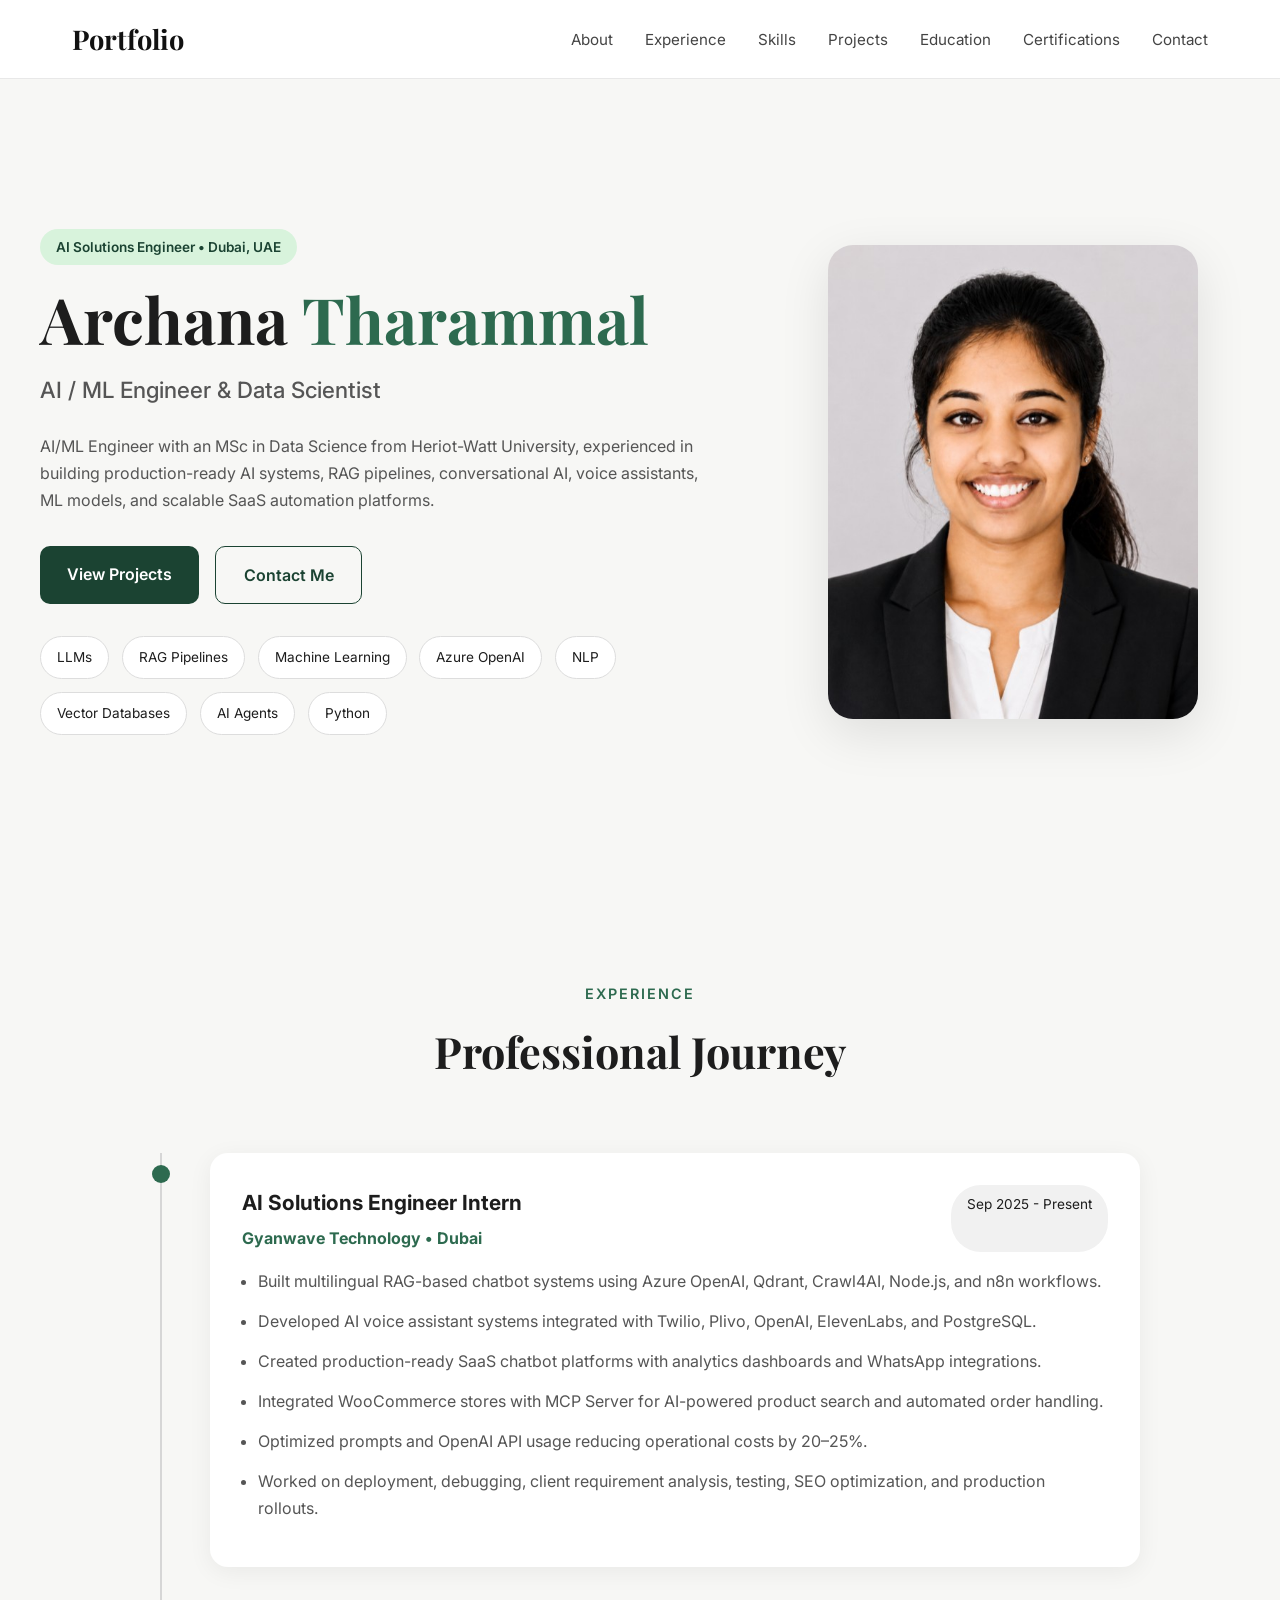
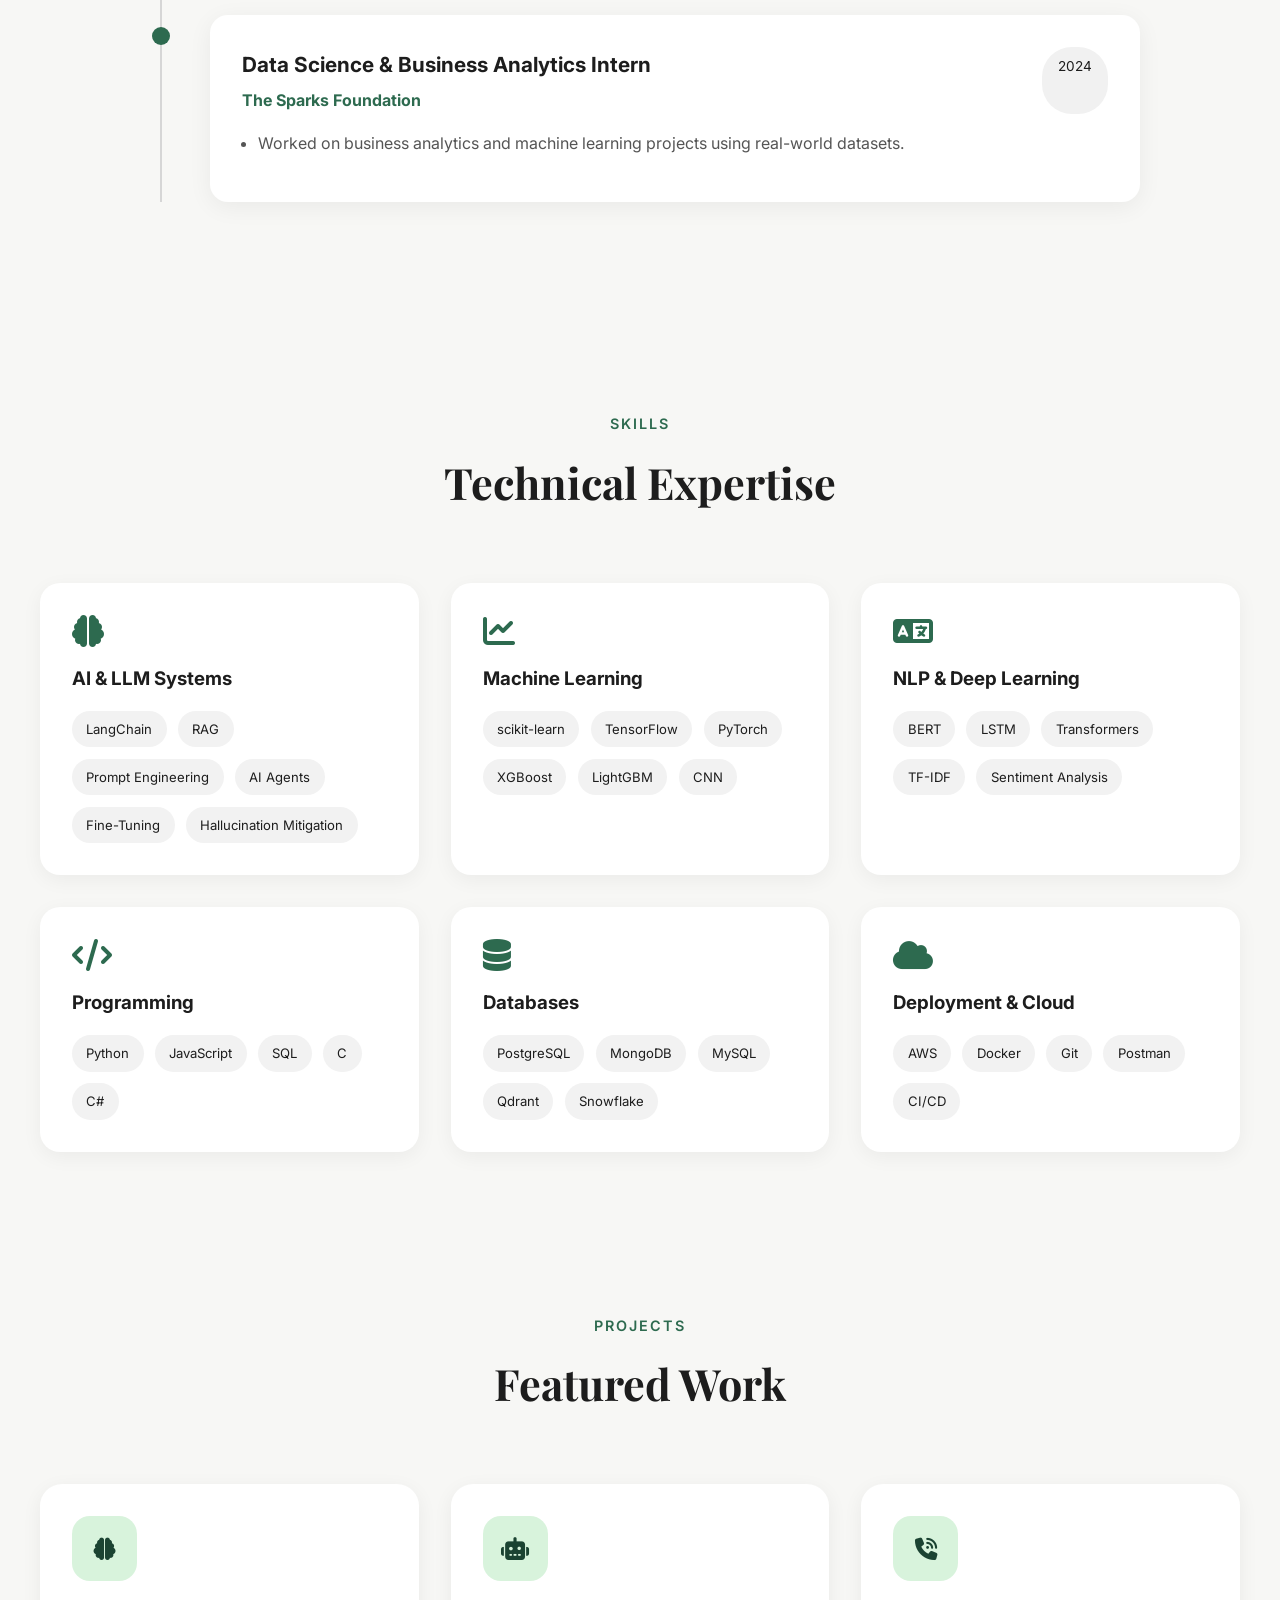
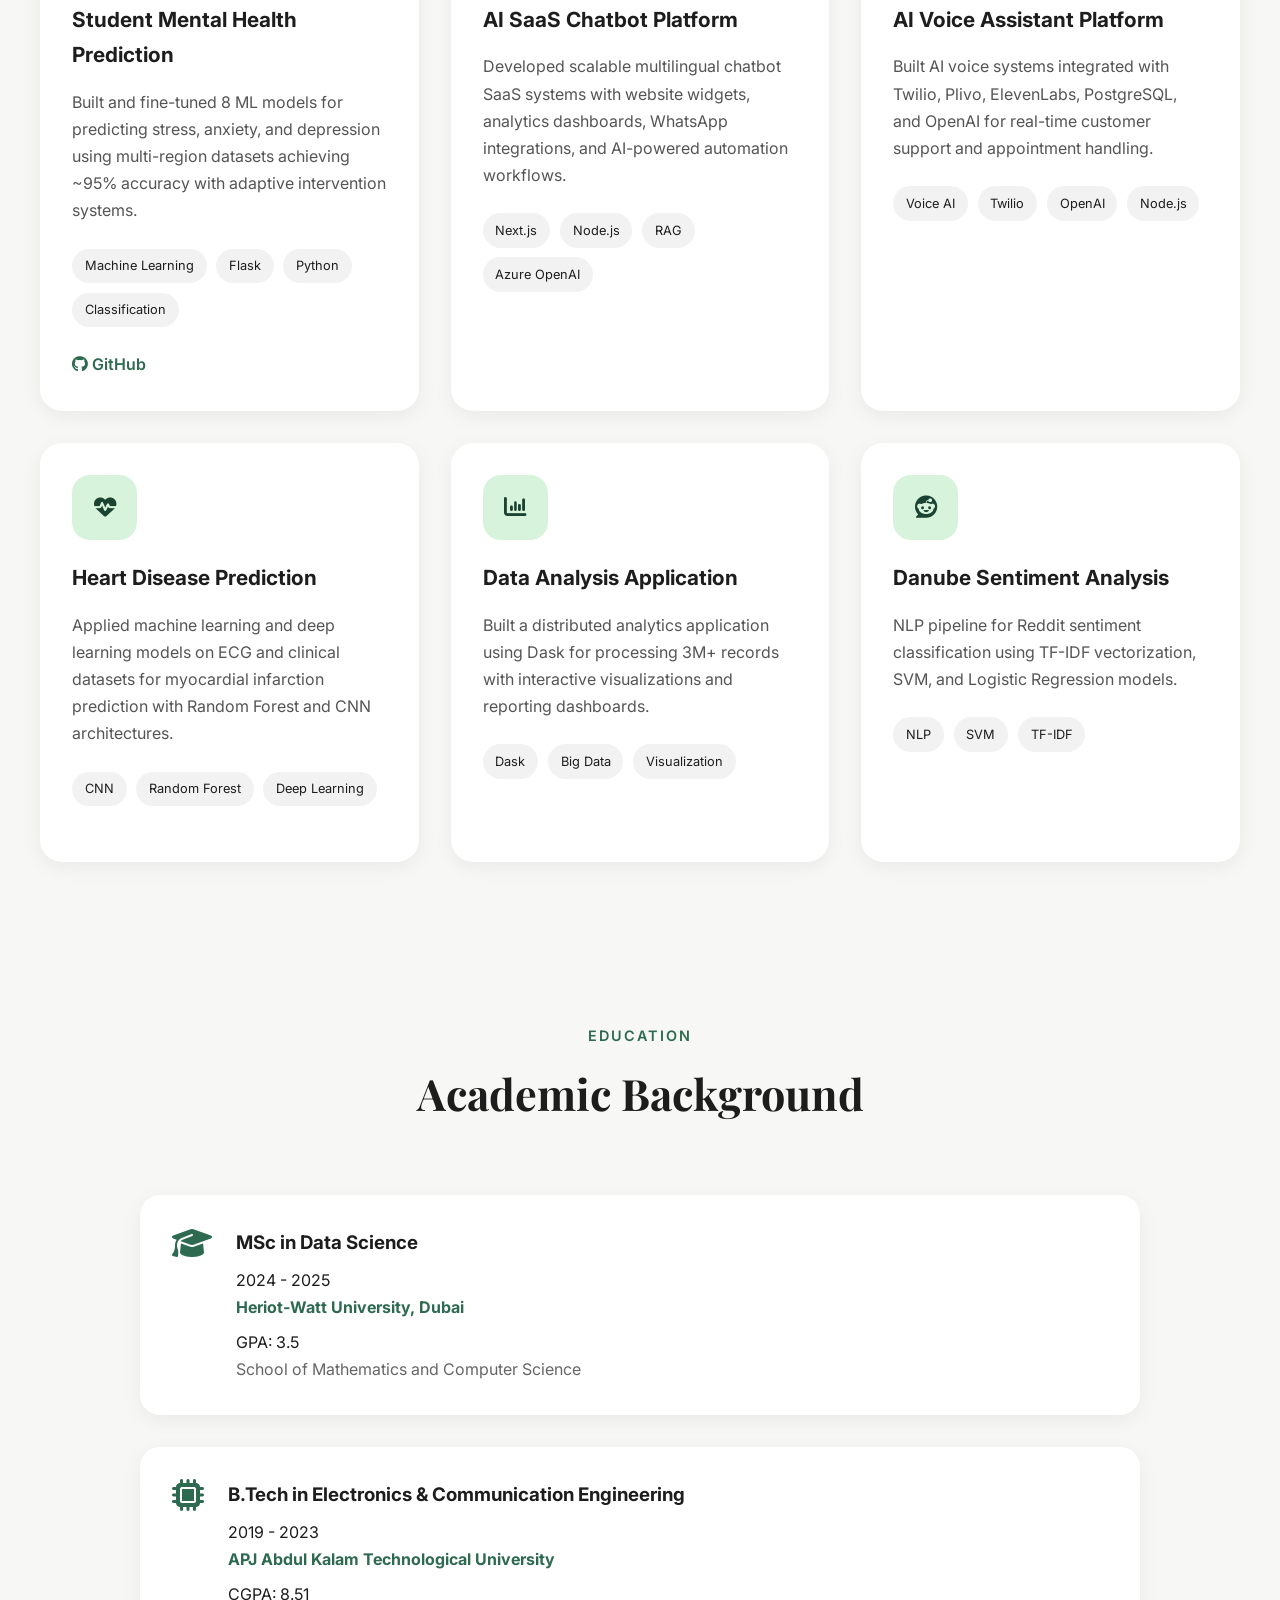
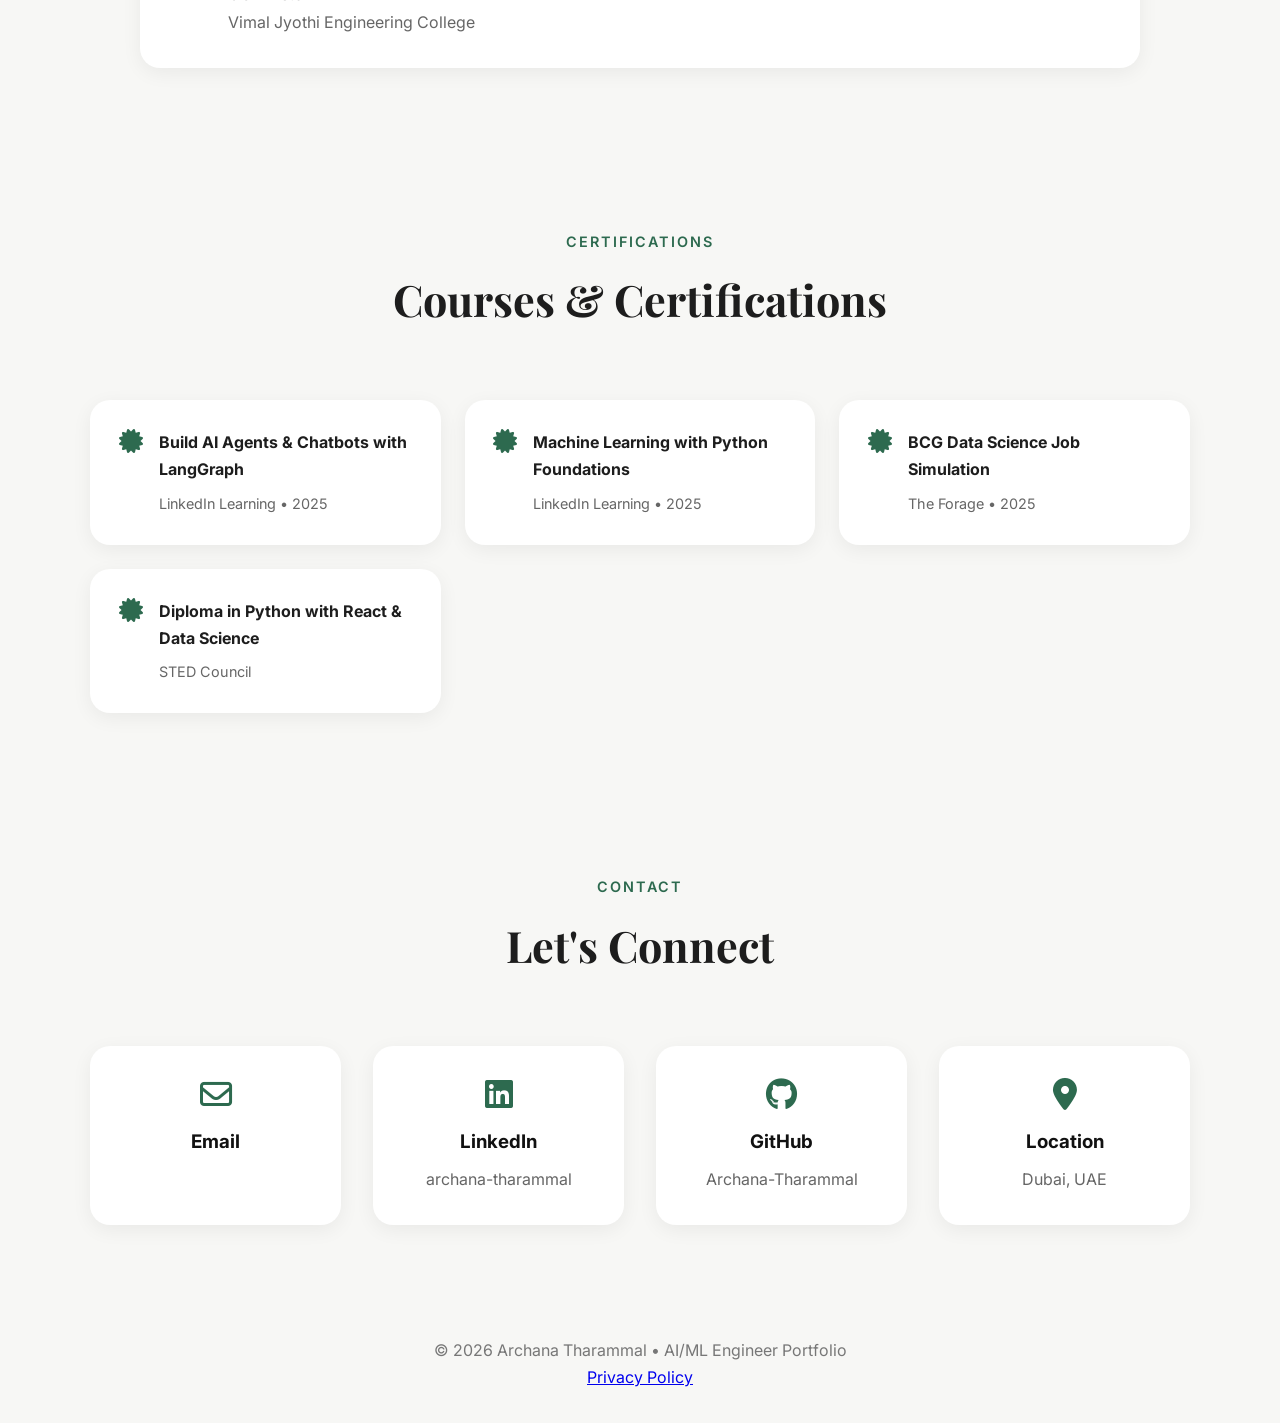
==== index.html @ 3680f96e "improved" ====
<!DOCTYPE html>
<html lang="en">
<head>
  <meta charset="UTF-8" />
  <meta name="viewport" content="width=device-width, initial-scale=1.0"/>
  <!-- Security -->
  <meta http-equiv="X-Content-Type-Options" content="nosniff">
  <meta name="referrer" content="strict-origin-when-cross-origin">

  <!-- SEO -->
  <meta name="description" content="Archana Tharammal - AI Solutions Engineer and Data Scientist Portfolio">
  <meta name="keywords" content="AI Engineer, Machine Learning, Data Science, NLP, RAG, Generative AI">
  <meta name="author" content="Archana Tharammal">

  <!-- Open Graph -->
  <meta property="og:title" content="Archana Tharammal Portfolio">
  <meta property="og:description" content="AI Solutions Engineer and Data Scientist Portfolio">
  <meta property="og:image" content="photo.jpeg">
  <meta property="og:type" content="website">
  <meta property="og:url" content="https://yourdomain.netlify.app">

  <!-- Favicon -->
  <link rel="icon" type="image/png" href="favicon.png">
  
  <title>Archana Tharammal | AI/ML Engineer</title>

  <link rel="preconnect" href="https://fonts.googleapis.com">
  <link rel="preconnect" href="https://fonts.gstatic.com" crossorigin>

  <link href="https://fonts.googleapis.com/css2?family=Playfair+Display:wght@500;600;700&family=Inter:wght@300;400;500;600;700&display=swap" rel="stylesheet">

  <link rel="stylesheet" href="https://cdnjs.cloudflare.com/ajax/libs/font-awesome/6.5.2/css/all.min.css"/>

  <link rel="stylesheet" href="style.css">
  <script src="script.js"></script>
</head>

<body>

  <!-- NAVBAR -->

  <nav class="navbar">
    <div class="nav-container">

      <a href="#" class="logo">
        Portfolio<span></span>
      </a>

      <ul class="nav-links" id="navLinks">
        <li><a href="#about">About</a></li>
        <li><a href="#experience">Experience</a></li>
        <li><a href="#skills">Skills</a></li>
        <li><a href="#projects">Projects</a></li>
        <li><a href="#education">Education</a></li>
        <li><a href="#certifications">Certifications</a></li>
        <li><a href="#contact">Contact</a></li>
      </ul>

      <div class="menu-btn" id="menuBtn">
        <i class="fa-solid fa-bars"></i>
      </div>

    </div>
  </nav>


  <!-- HERO -->

  <section class="hero" id="about">

    <div class="hero-content">

      <div class="hero-text">

        <div class="hero-tag">
          AI Solutions Engineer • Dubai, UAE
        </div>

        <h1>
          Archana <span>Tharammal</span>
        </h1>

        <h2>
          AI / ML Engineer & Data Scientist
        </h2>

        <p>
          AI/ML Engineer with an MSc in Data Science from Heriot-Watt University, experienced in building production-ready AI systems, RAG pipelines, conversational AI, voice assistants, ML models, and scalable SaaS automation platforms.
        </p>

        <div class="hero-buttons">
          <a href="#projects" class="btn primary-btn">
            View Projects
          </a>

          <a href="mailto:archanatharammal01@gmail.com" class="btn secondary-btn">
            Contact Me
          </a>
        </div>

        <div class="hero-chips">
          <span>LLMs</span>
          <span>RAG Pipelines</span>
          <span>Machine Learning</span>
          <span>Azure OpenAI</span>
          <span>NLP</span>
          <span>Vector Databases</span>
          <span>AI Agents</span>
          <span>Python</span>
        </div>

      </div>


      <div class="hero-image">

      

        <img src="photo.jpeg" alt="Archana Tharammal"  oncontextmenu="return false" draggable="false">

      </div>

    </div>

  </section>


  <!-- EXPERIENCE -->

  <section class="section" id="experience">

    <div class="section-header">
      <span>Experience</span>
      <h2>Professional Journey</h2>
    </div>

    <div class="timeline">

      <div class="timeline-item">

        <div class="timeline-dot"></div>

        <div class="timeline-content">

          <div class="timeline-top">
            <div>
              <h3>AI Solutions Engineer Intern</h3>
              <h4>Gyanwave Technology • Dubai</h4>
            </div>

            <span>Sep 2025 - Present</span>
          </div>

          <ul>
            <li>Built multilingual RAG-based chatbot systems using Azure OpenAI, Qdrant, Crawl4AI, Node.js, and n8n workflows.</li>

            <li>Developed AI voice assistant systems integrated with Twilio, Plivo, OpenAI, ElevenLabs, and PostgreSQL.</li>

            <li>Created production-ready SaaS chatbot platforms with analytics dashboards and WhatsApp integrations.</li>

            <li>Integrated WooCommerce stores with MCP Server for AI-powered product search and automated order handling.</li>

            <li>Optimized prompts and OpenAI API usage reducing operational costs by 20–25%.</li>

            <li>Worked on deployment, debugging, client requirement analysis, testing, SEO optimization, and production rollouts.</li>
          </ul>

        </div>

      </div>


      <div class="timeline-item">

        <div class="timeline-dot"></div>

        <div class="timeline-content">

          <div class="timeline-top">
            <div>
              <h3>Data Science & Business Analytics Intern</h3>
              <h4>The Sparks Foundation</h4>
            </div>

            <span>2024</span>
          </div>

          <ul>
            <li>Worked on business analytics and machine learning projects using real-world datasets.</li>
          </ul>

        </div>

      </div>

    </div>

  </section>



  <!-- SKILLS -->

  <section class="section" id="skills">

    <div class="section-header">
      <span>Skills</span>
      <h2>Technical Expertise</h2>
    </div>

    <div class="skills-grid">

      <div class="skill-card">
        <i class="fa-solid fa-brain"></i>
        <h3>AI & LLM Systems</h3>

        <div class="skill-tags">
          <span>LangChain</span>
          <span>RAG</span>
          <span>Prompt Engineering</span>
          <span>AI Agents</span>
          <span>Fine-Tuning</span>
          <span>Hallucination Mitigation</span>
        </div>
      </div>

      <div class="skill-card">
        <i class="fa-solid fa-chart-line"></i>
        <h3>Machine Learning</h3>

        <div class="skill-tags">
          <span>scikit-learn</span>
          <span>TensorFlow</span>
          <span>PyTorch</span>
          <span>XGBoost</span>
          <span>LightGBM</span>
          <span>CNN</span>
        </div>
      </div>

      <div class="skill-card">
        <i class="fa-solid fa-language"></i>
        <h3>NLP & Deep Learning</h3>

        <div class="skill-tags">
          <span>BERT</span>
          <span>LSTM</span>
          <span>Transformers</span>
          <span>TF-IDF</span>
          <span>Sentiment Analysis</span>
        </div>
      </div>

      <div class="skill-card">
        <i class="fa-solid fa-code"></i>
        <h3>Programming</h3>

        <div class="skill-tags">
          <span>Python</span>
          <span>JavaScript</span>
          <span>SQL</span>
          <span>C</span>
          <span>C#</span>
        </div>
      </div>

      <div class="skill-card">
        <i class="fa-solid fa-database"></i>
        <h3>Databases</h3>

        <div class="skill-tags">
          <span>PostgreSQL</span>
          <span>MongoDB</span>
          <span>MySQL</span>
          <span>Qdrant</span>
          <span>Snowflake</span>
        </div>
      </div>

      <div class="skill-card">
        <i class="fa-solid fa-cloud"></i>
        <h3>Deployment & Cloud</h3>

        <div class="skill-tags">
          <span>AWS</span>
          <span>Docker</span>
          <span>Git</span>
          <span>Postman</span>
          <span>CI/CD</span>
        </div>
      </div>

    </div>

  </section>



  <!-- PROJECTS -->

  <section class="section" id="projects">

    <div class="section-header">
      <span>Projects</span>
      <h2>Featured Work</h2>
    </div>

    <div class="projects-grid">


      <div class="project-card">

        <div class="project-icon">
          <i class="fa-solid fa-brain"></i>
        </div>

        <h3>Student Mental Health Prediction</h3>

        <p>
          Built and fine-tuned 8 ML models for predicting stress, anxiety, and depression using multi-region datasets achieving ~95% accuracy with adaptive intervention systems.
        </p>

        <div class="project-tags">
          <span>Machine Learning</span>
          <span>Flask</span>
          <span>Python</span>
          <span>Classification</span>
        </div>

        <div class="project-links">
          <a href="https://github.com/Archana-Tharammal/Machine-Learning-for-Student-Mental-Health-From-Patterns-to-Interventions" target="_blank">
            <i class="fa-brands fa-github"></i> GitHub
          </a>
        </div>

      </div>



      <div class="project-card">

        <div class="project-icon">
          <i class="fa-solid fa-robot"></i>
        </div>

        <h3>AI SaaS Chatbot Platform</h3>

        <p>
          Developed scalable multilingual chatbot SaaS systems with website widgets, analytics dashboards, WhatsApp integrations, and AI-powered automation workflows.
        </p>

        <div class="project-tags">
          <span>Next.js</span>
          <span>Node.js</span>
          <span>RAG</span>
          <span>Azure OpenAI</span>
        </div>

      </div>



      <div class="project-card">

        <div class="project-icon">
          <i class="fa-solid fa-phone-volume"></i>
        </div>

        <h3>AI Voice Assistant Platform</h3>

        <p>
          Built AI voice systems integrated with Twilio, Plivo, ElevenLabs, PostgreSQL, and OpenAI for real-time customer support and appointment handling.
        </p>

        <div class="project-tags">
          <span>Voice AI</span>
          <span>Twilio</span>
          <span>OpenAI</span>
          <span>Node.js</span>
        </div>

      </div>



      <div class="project-card">

        <div class="project-icon">
          <i class="fa-solid fa-heart-pulse"></i>
        </div>

        <h3>Heart Disease Prediction</h3>

        <p>
          Applied machine learning and deep learning models on ECG and clinical datasets for myocardial infarction prediction with Random Forest and CNN architectures.
        </p>

        <div class="project-tags">
          <span>CNN</span>
          <span>Random Forest</span>
          <span>Deep Learning</span>
        </div>

      </div>



      <div class="project-card">

        <div class="project-icon">
          <i class="fa-solid fa-chart-column"></i>
        </div>

        <h3>Data Analysis Application</h3>

        <p>
          Built a distributed analytics application using Dask for processing 3M+ records with interactive visualizations and reporting dashboards.
        </p>

        <div class="project-tags">
          <span>Dask</span>
          <span>Big Data</span>
          <span>Visualization</span>
        </div>

      </div>



      <div class="project-card">

        <div class="project-icon">
          <i class="fa-brands fa-reddit"></i>
        </div>

        <h3>Danube Sentiment Analysis</h3>

        <p>
          NLP pipeline for Reddit sentiment classification using TF-IDF vectorization, SVM, and Logistic Regression models.
        </p>

        <div class="project-tags">
          <span>NLP</span>
          <span>SVM</span>
          <span>TF-IDF</span>
        </div>

      </div>

    </div>

  </section>



  <!-- EDUCATION -->

 <section class="section" id="education">

  <div class="section-header">
    <span>Education</span>
    <h2>Academic Background</h2>
  </div>

  <div class="education-grid">

    <!-- MSc -->
    <div class="education-card">

      <i class="fa-solid fa-graduation-cap"></i>

      <div class="education-content">

        <div class="edu-row">
          <h3>MSc in Data Science</h3>
          <span class="edu-year">2024 - 2025</span>
        </div>

        <div class="edu-row">
          <h4>Heriot-Watt University, Dubai</h4>
          <span class="edu-gpa">GPA: 3.5</span>
        </div>

        <p class="edu-note">
          School of Mathematics and Computer Science
        </p>

      </div>

    </div>

    <!-- BTech -->
    <div class="education-card">

      <i class="fa-solid fa-microchip"></i>

      <div class="education-content">

        <div class="edu-row">
          <h3>B.Tech in Electronics & Communication Engineering</h3>
          <span class="edu-year">2019 - 2023</span>
        </div>

        <div class="edu-row">
          <h4>APJ Abdul Kalam Technological University</h4>
          <span class="edu-gpa">CGPA: 8.51</span>
        </div>

        <p class="edu-note">
          Vimal Jyothi Engineering College
        </p>

      </div>

    </div>

  </div>

</section>


  <!-- CERTIFICATIONS -->

  <section class="section" id="certifications">

    <div class="section-header">
      <span>Certifications</span>
      <h2>Courses & Certifications</h2>
    </div>

    <div class="cert-grid">

      <div class="cert-card">
        <i class="fa-solid fa-certificate"></i>
        <div>
          <h3>Build AI Agents & Chatbots with LangGraph</h3>
          <p>LinkedIn Learning • 2025</p>
        </div>
      </div>

      <div class="cert-card">
        <i class="fa-solid fa-certificate"></i>
        <div>
          <h3>Machine Learning with Python Foundations</h3>
          <p>LinkedIn Learning • 2025</p>
        </div>
      </div>

      <div class="cert-card">
        <i class="fa-solid fa-certificate"></i>
        <div>
          <h3>BCG Data Science Job Simulation</h3>
          <p>The Forage • 2025</p>
        </div>
      </div>

      <div class="cert-card">
        <i class="fa-solid fa-certificate"></i>
        <div>
          <h3>Diploma in Python with React & Data Science</h3>
          <p>STED Council</p>
        </div>
      </div>

    </div>

  </section>



  <!-- CONTACT -->

  <section class="section" id="contact">

    <div class="section-header">
      <span>Contact</span>
      <h2>Let's Connect</h2>
    </div>

    <div class="contact-grid">

      <a href="mailto:archanatharammal01@gmail.com" class="contact-card">

        <i class="fa-regular fa-envelope"></i>

        <h3>Email</h3>

        <p>
          
        </p>

      </a>


      <a href="https://www.linkedin.com/in/archana-tharammal" target="_blank" class="contact-card">

        <i class="fa-brands fa-linkedin"></i>

        <h3>LinkedIn</h3>

        <p>
          archana-tharammal
        </p>

      </a>


      <a href="https://github.com/Archana-Tharammal" target="_blank" class="contact-card">

        <i class="fa-brands fa-github"></i>

        <h3>GitHub</h3>

        <p>
          Archana-Tharammal
        </p>

      </a>


      <div class="contact-card">

        <i class="fa-solid fa-location-dot"></i>

        <h3>Location</h3>

        <p>
          Dubai, UAE
        </p>

      </div>

    </div>

  </section>



  <!-- FOOTER -->

  <footer>
    <p>
      © 2026 Archana Tharammal • AI/ML Engineer Portfolio
    </p>
     <a href="privacy.html">
    Privacy Policy
  </a>
  </footer>




</body>
</html>
---- style.css ----
*{
  margin:0;
  padding:0;
  box-sizing:border-box;
}

html{
  scroll-behavior:smooth;
}

body{
  font-family:'Inter',sans-serif;
  background:#f7f7f5;
  color:#1d1d1d;
  line-height:1.7;
}


/* NAVBAR */

.navbar{
  width:100%;
  background:#ffffff;
  position:fixed;
  top:0;
  left:0;
  z-index:1000;
  border-bottom:1px solid #e8e8e8;
}

.nav-container{
  max-width:1200px;
  margin:auto;
  padding:1rem 2rem;
  display:flex;
  justify-content:space-between;
  align-items:center;
}

.logo{
  text-decoration:none;
  font-size:1.7rem;
  font-family:'Playfair Display',serif;
  color:#111;
  font-weight:700;
}

.logo span{
  color:#2d6a4f;
}

.nav-links{
  display:flex;
  gap:2rem;
  list-style:none;
}

.nav-links a{
  text-decoration:none;
  color:#444;
  font-size:0.95rem;
  transition:0.3s;
}

.nav-links a:hover{
  color:#2d6a4f;
}

.menu-btn{
  display:none;
  font-size:1.4rem;
  cursor:pointer;
}


/* HERO */

.hero{
  min-height:100vh;
  display:flex;
  align-items:center;
  padding:8rem 2rem 4rem;
}

.hero-content{
  max-width:1200px;
  margin:auto;
  display:grid;
  grid-template-columns:1.2fr 0.8fr;
  gap:4rem;
  align-items:center;
}

.hero-tag{
  display:inline-block;
  background:#d8f3dc;
  color:#1b4332;
  padding:0.4rem 1rem;
  border-radius:30px;
  font-size:0.85rem;
  margin-bottom:1.2rem;
  font-weight:600;
}

.hero-text h1{
  font-size:4rem;
  line-height:1.1;
  font-family:'Playfair Display',serif;
  margin-bottom:1rem;
}

.hero-text h1 span{
  color:#2d6a4f;
}

.hero-text h2{
  font-size:1.4rem;
  font-weight:500;
  color:#555;
  margin-bottom:1.5rem;
}

.hero-text p{
  color:#555;
  margin-bottom:2rem;
  max-width:700px;
}

.hero-buttons{
  display:flex;
  gap:1rem;
  flex-wrap:wrap;
  margin-bottom:2rem;
}

.btn{
  padding:0.9rem 1.7rem;
  border-radius:10px;
  text-decoration:none;
  font-weight:600;
  transition:0.3s;
}

.primary-btn{
  background:#1b4332;
  color:white;
}

.primary-btn:hover{
  background:#2d6a4f;
}

.secondary-btn{
  border:1px solid #1b4332;
  color:#1b4332;
}

.secondary-btn:hover{
  background:#1b4332;
  color:white;
}

.hero-chips{
  display:flex;
  flex-wrap:wrap;
  gap:0.8rem;
}

.hero-chips span{
  background:white;
  padding:0.55rem 1rem;
  border-radius:30px;
  border:1px solid #ddd;
  font-size:0.85rem;
}

.hero-image{
  display:flex;
  justify-content:center;
}

.hero-image img{
  width:100%;
  max-width:370px;
  border-radius:25px;
  object-fit:cover;
  box-shadow:0 15px 50px rgba(0,0,0,0.1);
}


/* SECTION */

.section{
  padding:5rem 2rem;
}

.section-header{
  text-align:center;
  margin-bottom:4rem;
}

.section-header span{
  color:#2d6a4f;
  font-size:0.9rem;
  text-transform:uppercase;
  letter-spacing:2px;
  font-weight:600;
}

.section-header h2{
  font-size:2.7rem;
  margin-top:0.5rem;
  font-family:'Playfair Display',serif;
}


/* TIMELINE */

.timeline{
  max-width:1000px;
  margin:auto;
  position:relative;
}

.timeline::before{
  content:'';
  position:absolute;
  left:20px;
  top:0;
  width:2px;
  height:100%;
  background:#d6d6d6;
}

.timeline-item{
  position:relative;
  padding-left:70px;
  margin-bottom:3rem;
}

.timeline-dot{
  width:18px;
  height:18px;
  background:#2d6a4f;
  border-radius:50%;
  position:absolute;
  left:12px;
  top:12px;
}

.timeline-content{
  background:white;
  padding:2rem;
  border-radius:18px;
  box-shadow:0 5px 25px rgba(0,0,0,0.06);
}

.timeline-top{
  display:flex;
  justify-content:space-between;
  gap:1rem;
  flex-wrap:wrap;
  margin-bottom:1rem;
}

.timeline-top h3{
  font-size:1.3rem;
}

.timeline-top h4{
  color:#2d6a4f;
  margin-top:0.3rem;
}

.timeline-top span{
  background:#f1f1f1;
  padding:0.5rem 1rem;
  border-radius:30px;
  font-size:0.85rem;
}

.timeline-content ul{
  padding-left:1rem;
}

.timeline-content li{
  margin-bottom:0.8rem;
  color:#555;
}


/* SKILLS */

.skills-grid{
  max-width:1200px;
  margin:auto;
  display:grid;
  grid-template-columns:repeat(auto-fit,minmax(280px,1fr));
  gap:2rem;
}

.skill-card{
  background:white;
  padding:2rem;
  border-radius:20px;
  box-shadow:0 5px 20px rgba(0,0,0,0.05);
  transition:0.3s;
}

.skill-card:hover{
  transform:translateY(-8px);
}

.skill-card i{
  font-size:2rem;
  color:#2d6a4f;
  margin-bottom:1rem;
}

.skill-card h3{
  margin-bottom:1rem;
}

.skill-tags{
  display:flex;
  flex-wrap:wrap;
  gap:0.7rem;
}

.skill-tags span{
  background:#f2f2f2;
  padding:0.45rem 0.9rem;
  border-radius:30px;
  font-size:0.82rem;
}


/* PROJECTS */

.projects-grid{
  max-width:1200px;
  margin:auto;
  display:grid;
  grid-template-columns:repeat(auto-fit,minmax(320px,1fr));
  gap:2rem;
}

.project-card{
  background:white;
  padding:2rem;
  border-radius:22px;
  box-shadow:0 5px 20px rgba(0,0,0,0.06);
  transition:0.3s;
}

.project-card:hover{
  transform:translateY(-8px);
}

.project-icon{
  width:65px;
  height:65px;
  border-radius:18px;
  background:#d8f3dc;
  color:#1b4332;
  display:flex;
  justify-content:center;
  align-items:center;
  font-size:1.4rem;
  margin-bottom:1.3rem;
}

.project-card h3{
  margin-bottom:1rem;
  font-size:1.3rem;
}

.project-card p{
  color:#555;
  margin-bottom:1.5rem;
}

.project-tags{
  display:flex;
  flex-wrap:wrap;
  gap:0.6rem;
  margin-bottom:1.5rem;
}

.project-tags span{
  background:#f2f2f2;
  padding:0.4rem 0.8rem;
  border-radius:30px;
  font-size:0.8rem;
}

.project-links a{
  text-decoration:none;
  color:#2d6a4f;
  font-weight:600;
}
.edu-header{
  display:flex;
  justify-content:space-between;
  align-items:center;
  gap:1rem;
}

.edu-header h3{
  margin:0;
}

.edu-header span{
  font-size:0.9rem;
  color:#666;
  white-space:nowrap;
}

/* EDUCATION */

.education-grid{
  max-width:1000px;
  margin:auto;
  display:grid;
  gap:2rem;
}

.education-card{
  background:white;
  padding:2rem;
  border-radius:20px;
  box-shadow:0 5px 20px rgba(0,0,0,0.06);
  display:flex;
  gap:1.5rem;
}

.education-card i{
  font-size:2rem;
  color:#2d6a4f;
}

.education-card h3{
  margin-bottom:0.5rem;
}

.education-card h4{
  color:#2d6a4f;
  margin-bottom:0.5rem;
}

.education-card p{
  color:#666;
}


/* CERTIFICATIONS */

.cert-grid{
  max-width:1100px;
  margin:auto;
  display:grid;
  grid-template-columns:repeat(auto-fit,minmax(300px,1fr));
  gap:1.5rem;
}

.cert-card{
  background:white;
  padding:1.8rem;
  border-radius:20px;
  box-shadow:0 5px 20px rgba(0,0,0,0.06);
  display:flex;
  gap:1rem;
  align-items:flex-start;
}

.cert-card i{
  font-size:1.5rem;
  color:#2d6a4f;
}

.cert-card h3{
  font-size:1rem;
  margin-bottom:0.5rem;
}

.cert-card p{
  color:#666;
  font-size:0.9rem;
}


/* CONTACT */

.contact-grid{
  max-width:1100px;
  margin:auto;
  display:grid;
  grid-template-columns:repeat(auto-fit,minmax(250px,1fr));
  gap:2rem;
}

.contact-card{
  background:white;
  padding:2rem;
  border-radius:20px;
  box-shadow:0 5px 20px rgba(0,0,0,0.06);
  text-align:center;
  text-decoration:none;
  color:#111;
  transition:0.3s;
}

.contact-card:hover{
  transform:translateY(-8px);
}

.contact-card i{
  font-size:2rem;
  color:#2d6a4f;
  margin-bottom:1rem;
}

.contact-card h3{
  margin-bottom:0.5rem;
}

.contact-card p{
  color:#666;
}


/* FOOTER */

footer{
  padding:2rem;
  text-align:center;
  color:#777;
}
.footer{
  margin-top:4rem;
  padding:2rem 1rem;
  text-align:center;
  font-size:0.85rem;
  color:#777;
}

.footer a{
  color:#1B4332;
  text-decoration:none;
}

/* RESPONSIVE */

@media(max-width:950px){

  .hero-content{
    grid-template-columns:1fr;
    text-align:center;
  }

  .hero-text{
    order:2;
  }

  .hero-image{
    order:1;
  }

  .hero-buttons{
    justify-content:center;
  }

  .hero-chips{
    justify-content:center;
  }

}


@media(max-width:768px){

  .menu-btn{
    display:block;
  }

  .nav-links{
    position:absolute;
    top:100%;
    left:0;
    width:100%;
    background:white;
    flex-direction:column;
    align-items:center;
    padding:2rem;
    gap:1.5rem;
    display:none;
  }

  .nav-links.active{
    display:flex;
  }

  .hero-text h1{
    font-size:3rem;
  }

  .section-header h2{
    font-size:2.2rem;
  }

}


@media(max-width:500px){

  .hero{
    padding-top:7rem;
  }

  .hero-text h1{
    font-size:2.4rem;
  }

  .hero-text h2{
    font-size:1.1rem;
  }

  .section{
    padding:4rem 1rem;
  }

  .nav-container{
    padding:1rem;
  }

  .timeline-item{
    padding-left:50px;
  }

}
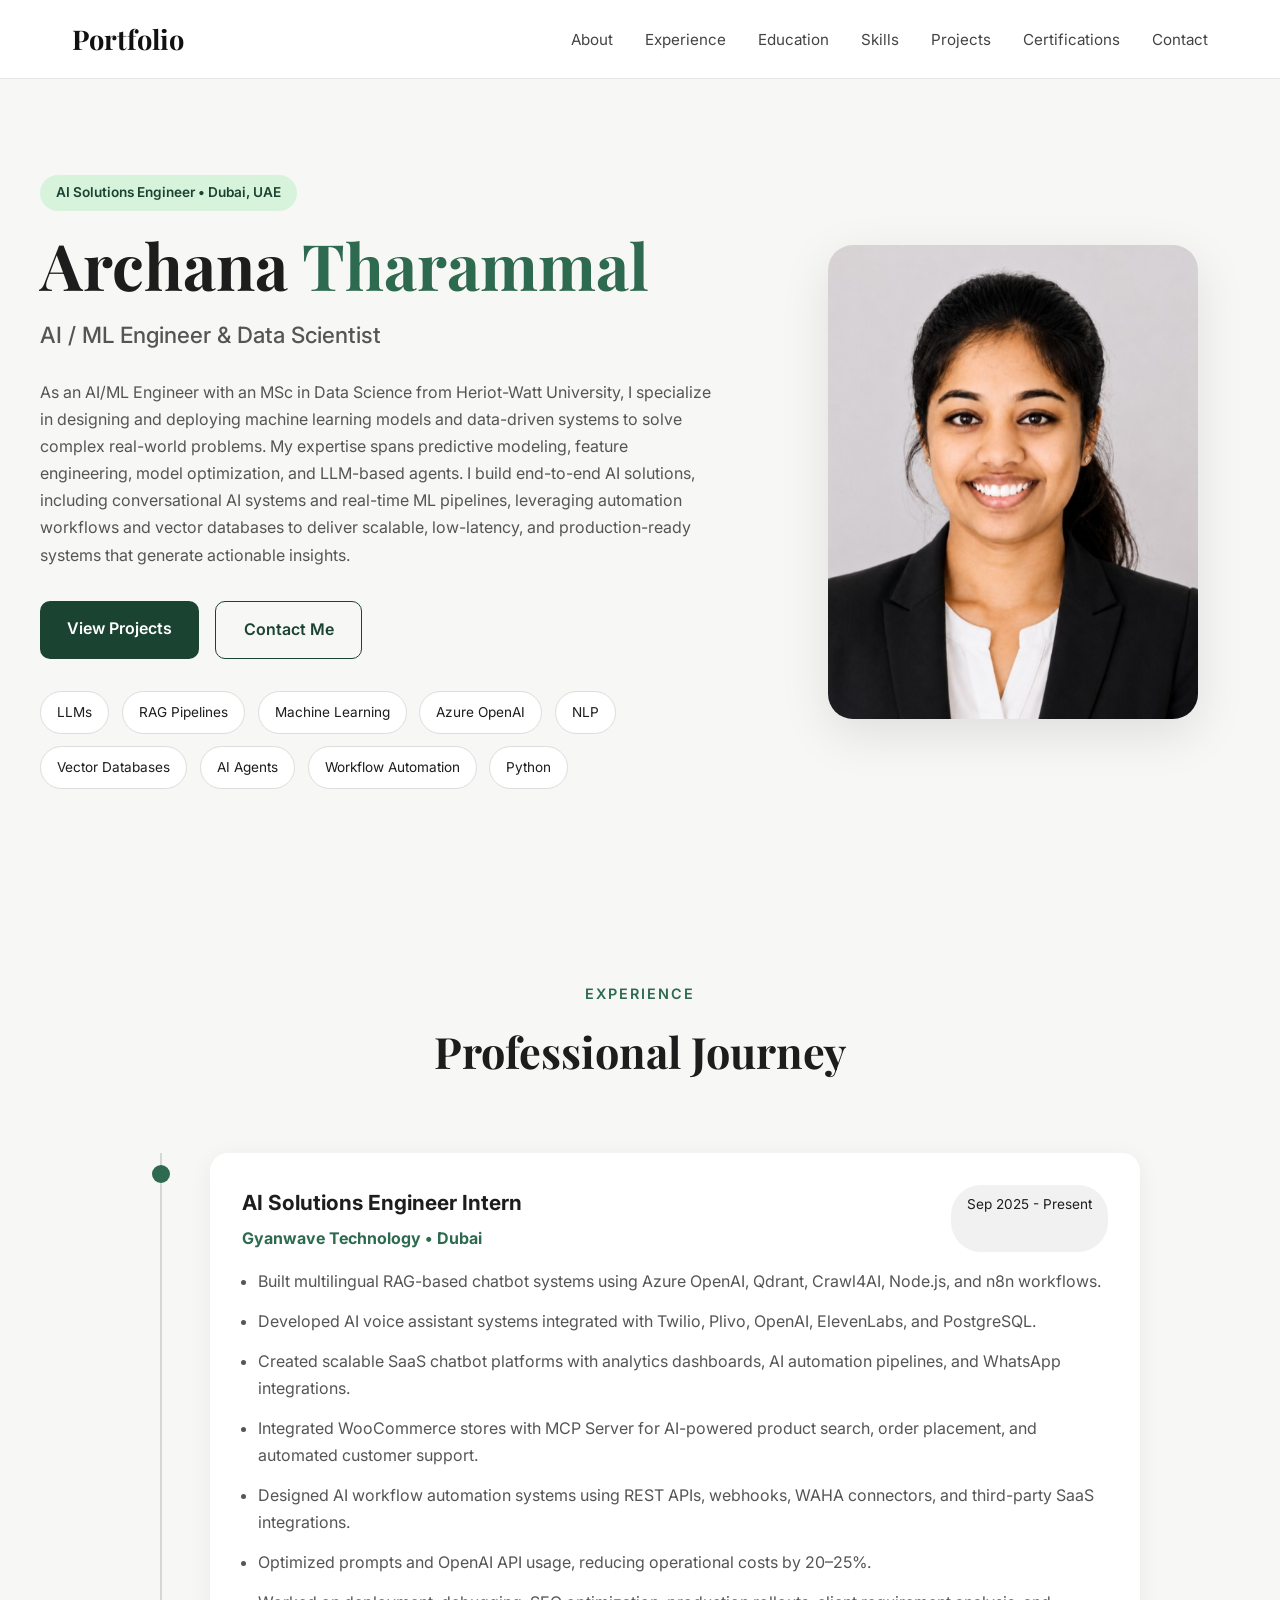
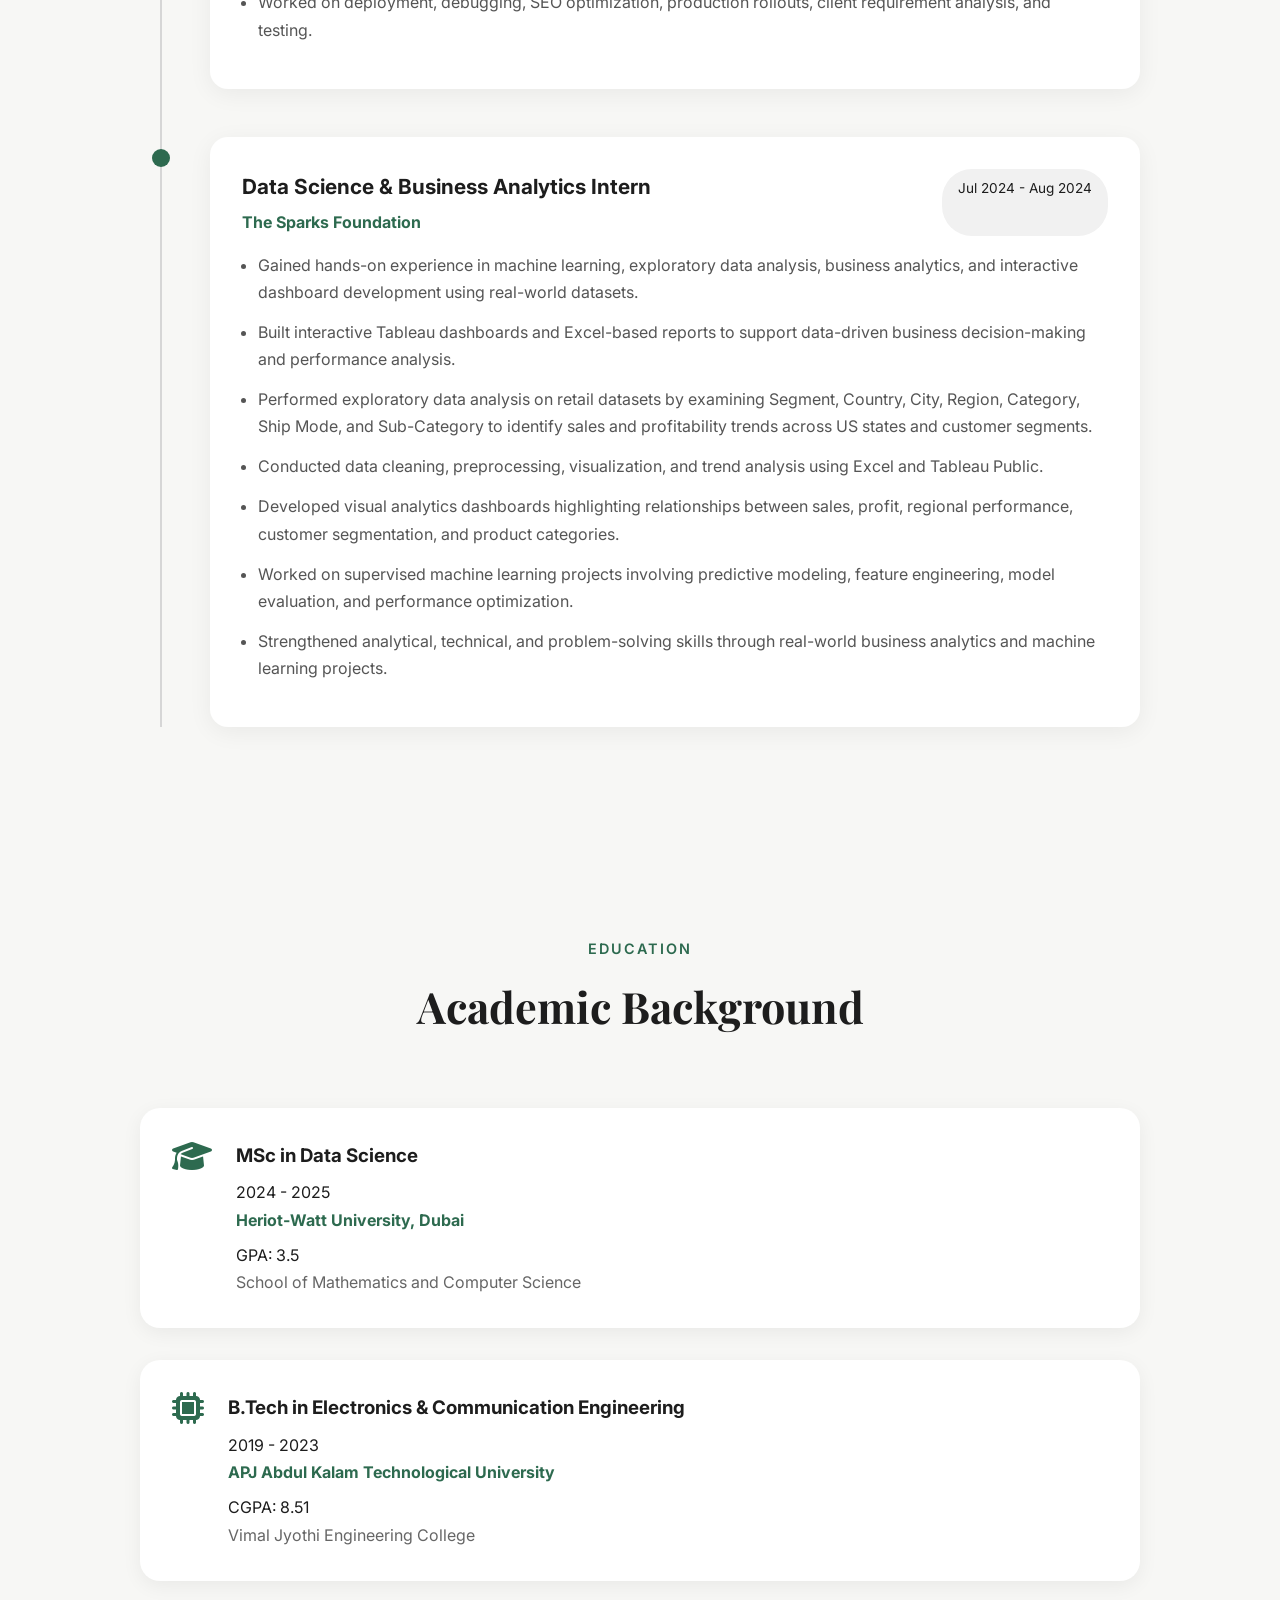
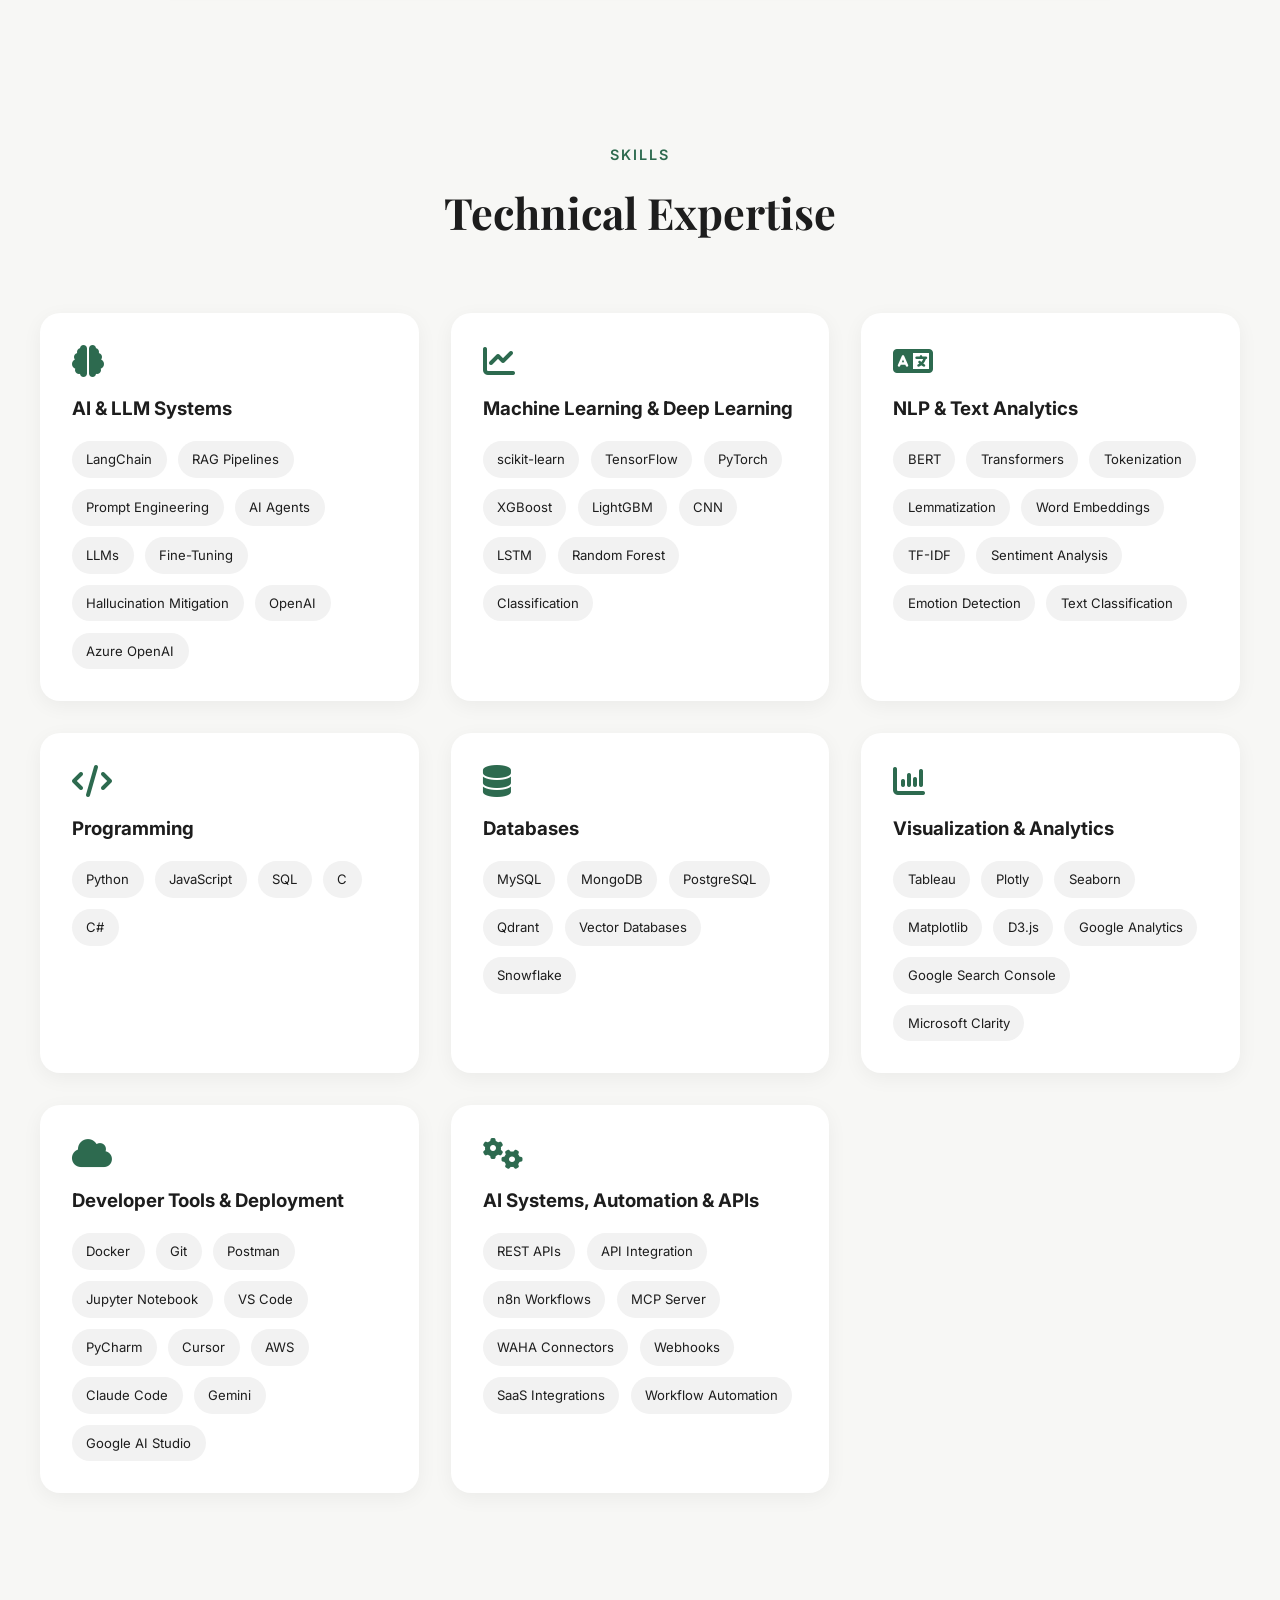
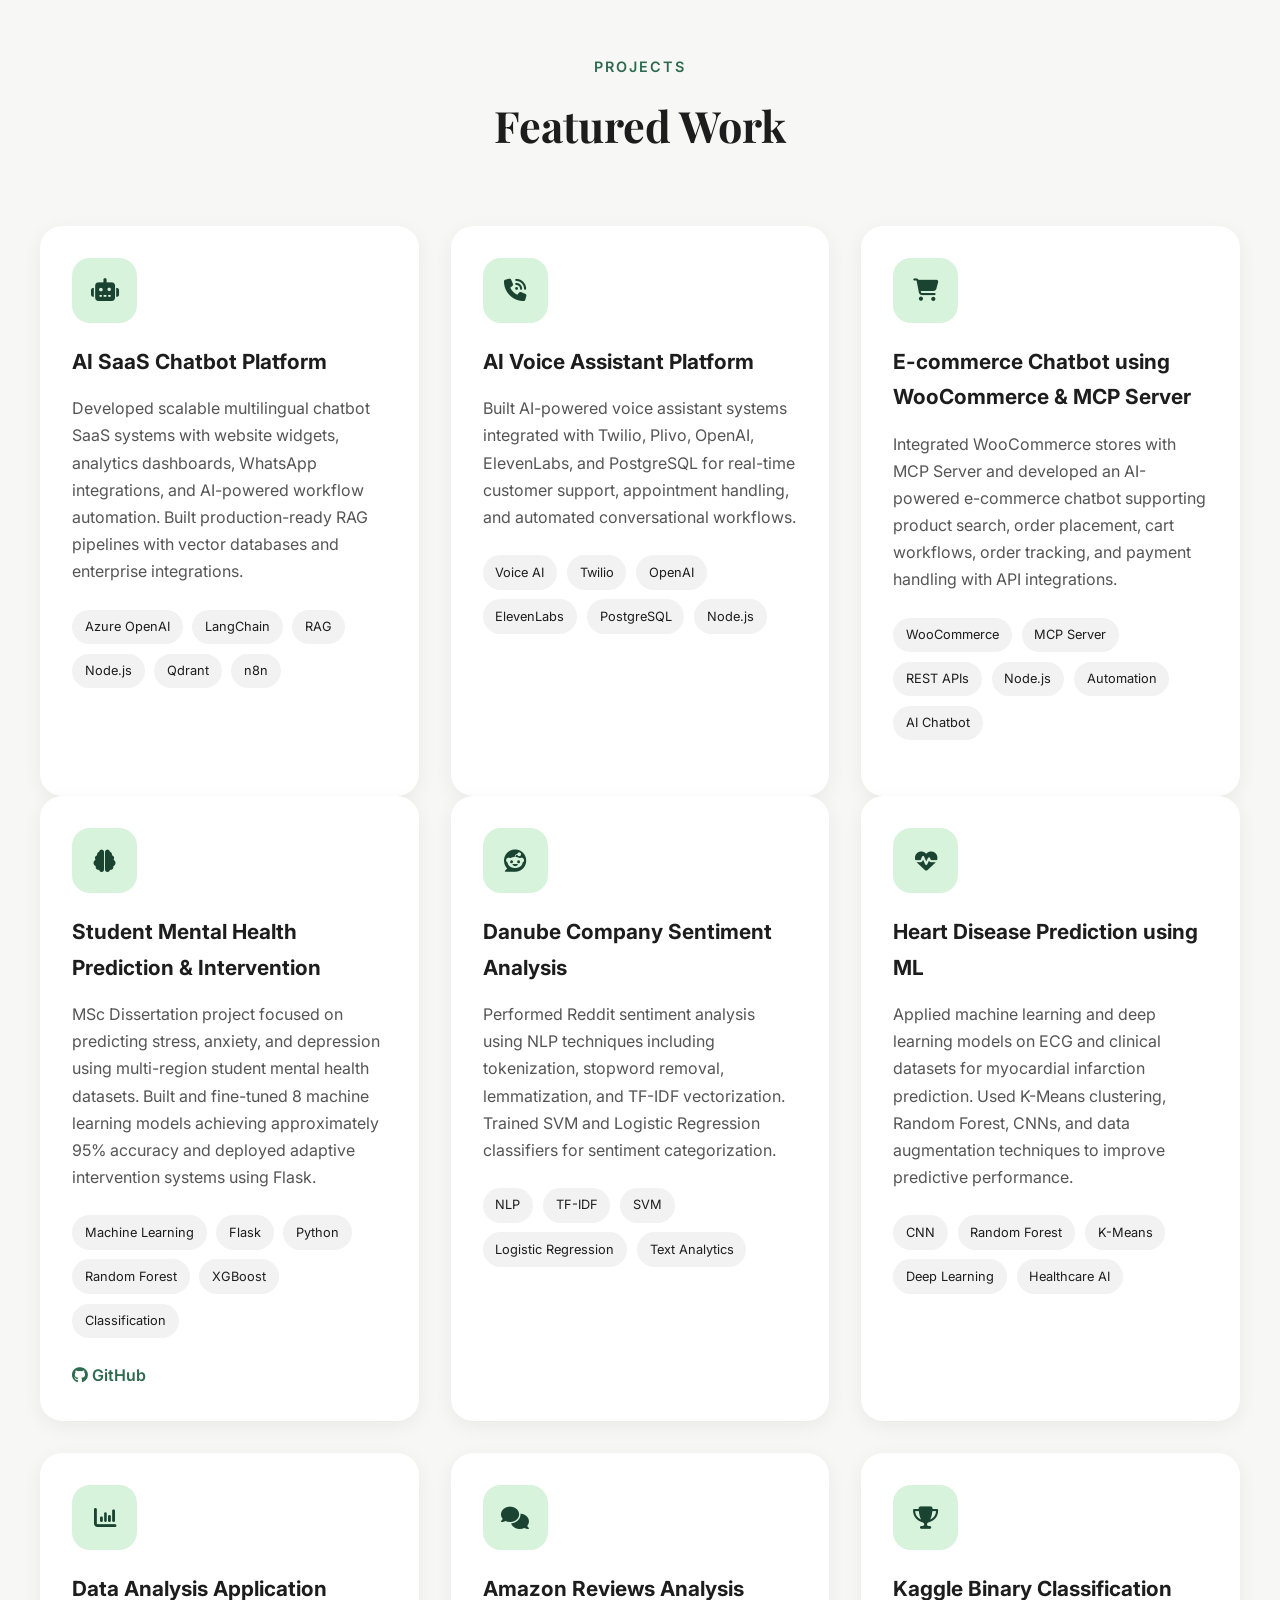
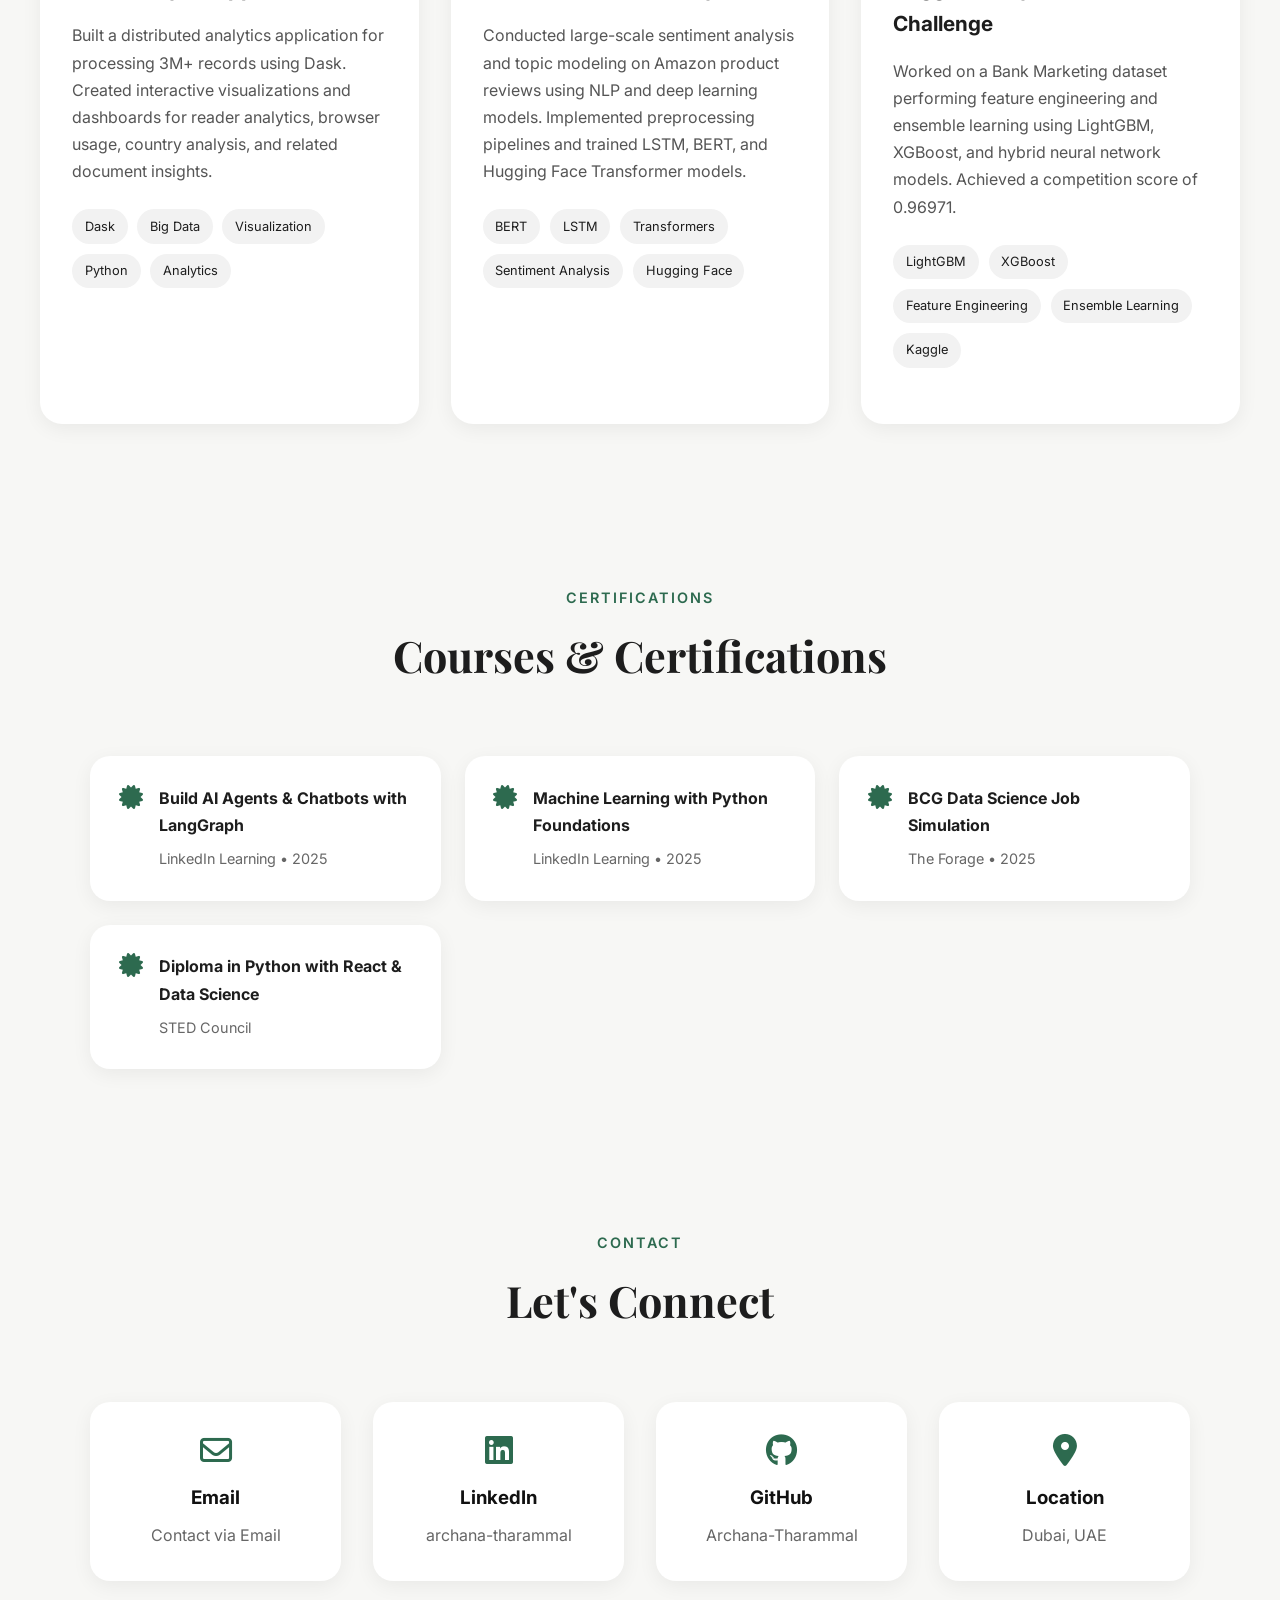
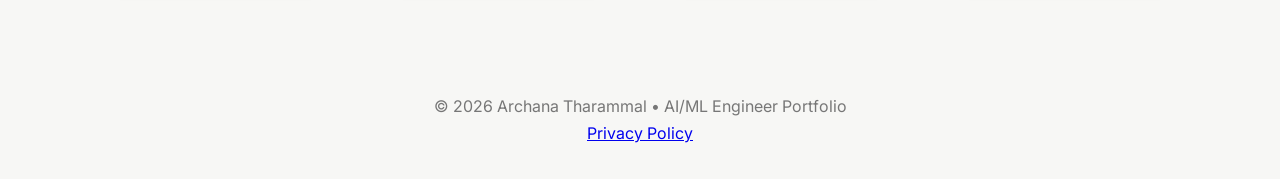
==== commit 75b676b3: "updated" ====
--- a/index.html
+++ b/index.html
@@ -1,18 +1,23 @@
 <!DOCTYPE html>
+
 <html lang="en">
 <head>
   <meta charset="UTF-8" />
   <meta name="viewport" content="width=device-width, initial-scale=1.0"/>
+
   <!-- Security -->
+
   <meta http-equiv="X-Content-Type-Options" content="nosniff">
   <meta name="referrer" content="strict-origin-when-cross-origin">
 
   <!-- SEO -->
+
   <meta name="description" content="Archana Tharammal - AI Solutions Engineer and Data Scientist Portfolio">
   <meta name="keywords" content="AI Engineer, Machine Learning, Data Science, NLP, RAG, Generative AI">
   <meta name="author" content="Archana Tharammal">
 
   <!-- Open Graph -->
+
   <meta property="og:title" content="Archana Tharammal Portfolio">
   <meta property="og:description" content="AI Solutions Engineer and Data Scientist Portfolio">
   <meta property="og:image" content="photo.jpeg">
@@ -20,8 +25,9 @@
   <meta property="og:url" content="https://yourdomain.netlify.app">
 
   <!-- Favicon -->
+
   <link rel="icon" type="image/png" href="favicon.png">
-  
+
   <title>Archana Tharammal | AI/ML Engineer</title>
 
   <link rel="preconnect" href="https://fonts.googleapis.com">
@@ -32,7 +38,7 @@
   <link rel="stylesheet" href="https://cdnjs.cloudflare.com/ajax/libs/font-awesome/6.5.2/css/all.min.css"/>
 
   <link rel="stylesheet" href="style.css">
-  <script src="script.js"></script>
+
 </head>
 
 <body>
@@ -42,271 +48,597 @@
   <nav class="navbar">
     <div class="nav-container">
 
-      <a href="#" class="logo">
-        Portfolio<span></span>
+ 
+  <a href="#" class="logo">
+    Portfolio
+  </a>
+
+  <ul class="nav-links" id="navLinks">
+    <li><a href="#about">About</a></li>
+    <li><a href="#experience">Experience</a></li>
+    <li><a href="#education">Education</a></li>
+    <li><a href="#skills">Skills</a></li>
+    <li><a href="#projects">Projects</a></li>
+    <li><a href="#certifications">Certifications</a></li>
+    <li><a href="#contact">Contact</a></li>
+  </ul>
+
+  <div class="menu-btn" id="menuBtn">
+    <i class="fa-solid fa-bars"></i>
+  </div>
+
+</div>
+ 
+
+  </nav>
+
+  <!-- HERO -->
+
+  <section class="hero" id="about">
+
+ 
+<div class="hero-content">
+
+  <div class="hero-text">
+
+    <div class="hero-tag">
+      AI Solutions Engineer • Dubai, UAE
+    </div>
+
+    <h1>
+      Archana <span>Tharammal</span>
+    </h1>
+
+    <h2>
+      AI / ML Engineer & Data Scientist
+    </h2>
+
+    <p>
+    As an AI/ML Engineer with an MSc in Data Science from Heriot-Watt University, I specialize in designing and 
+    deploying machine learning models and data-driven systems to solve complex real-world problems. My 
+    expertise spans predictive modeling, feature engineering, model optimization, and LLM-based agents. I build 
+    end-to-end AI solutions, including conversational AI systems and real-time ML pipelines, leveraging 
+    automation workflows and vector databases to deliver scalable, low-latency, and production-ready systems that 
+    generate actionable insights.</p>
+
+    <div class="hero-buttons">
+
+      <a href="#projects" class="btn primary-btn">
+        View Projects
       </a>
 
-      <ul class="nav-links" id="navLinks">
-        <li><a href="#about">About</a></li>
-        <li><a href="#experience">Experience</a></li>
-        <li><a href="#skills">Skills</a></li>
-        <li><a href="#projects">Projects</a></li>
-        <li><a href="#education">Education</a></li>
-        <li><a href="#certifications">Certifications</a></li>
-        <li><a href="#contact">Contact</a></li>
+      <a href="mailto:archanatharammal01@gmail.com" class="btn secondary-btn">
+        Contact Me
+      </a>
+
+    </div>
+
+    <div class="hero-chips">
+      <span>LLMs</span>
+      <span>RAG Pipelines</span>
+      <span>Machine Learning</span>
+      <span>Azure OpenAI</span>
+      <span>NLP</span>
+      <span>Vector Databases</span>
+      <span>AI Agents</span>
+      <span>Workflow Automation</span>
+      <span>Python</span>
+    </div>
+
+  </div>
+
+  <div class="hero-image">
+
+    <img 
+      src="photo.jpeg" 
+      alt="Archana Tharammal"
+      loading="lazy"
+      oncontextmenu="return false"
+      draggable="false"
+    >
+
+  </div>
+
+</div>
+ 
+
+  </section>
+
+  <!-- EXPERIENCE -->
+
+  <section class="section" id="experience">
+
+ 
+<div class="section-header">
+  <span>Experience</span>
+  <h2>Professional Journey</h2>
+</div>
+
+<div class="timeline">
+
+  <!-- GYANWAVE -->
+
+  <div class="timeline-item">
+
+    <div class="timeline-dot"></div>
+
+    <div class="timeline-content">
+
+      <div class="timeline-top">
+
+        <div>
+          <h3>AI Solutions Engineer Intern</h3>
+          <h4>Gyanwave Technology • Dubai</h4>
+        </div>
+
+        <span>Sep 2025 - Present</span>
+
+      </div>
+
+      <ul>
+
+        <li>
+          Built multilingual RAG-based chatbot systems using Azure OpenAI, Qdrant, Crawl4AI, Node.js, and n8n workflows.
+        </li>
+
+        <li>
+          Developed AI voice assistant systems integrated with Twilio, Plivo, OpenAI, ElevenLabs, and PostgreSQL.
+        </li>
+
+        <li>
+          Created scalable SaaS chatbot platforms with analytics dashboards, AI automation pipelines, and WhatsApp integrations.
+        </li>
+
+        <li>
+          Integrated WooCommerce stores with MCP Server for AI-powered product search, order placement, and automated customer support.
+        </li>
+
+        <li>
+          Designed AI workflow automation systems using REST APIs, webhooks, WAHA connectors, and third-party SaaS integrations.
+        </li>
+
+        <li>
+          Optimized prompts and OpenAI API usage, reducing operational costs by 20–25%.
+        </li>
+
+        <li>
+          Worked on deployment, debugging, SEO optimization, production rollouts, client requirement analysis, and testing.
+        </li>
+
       </ul>
 
-      <div class="menu-btn" id="menuBtn">
-        <i class="fa-solid fa-bars"></i>
-      </div>
-
-    </div>
-  </nav>
-
-
-  <!-- HERO -->
-
-  <section class="hero" id="about">
-
-    <div class="hero-content">
-
-      <div class="hero-text">
-
-        <div class="hero-tag">
-          AI Solutions Engineer • Dubai, UAE
-        </div>
-
-        <h1>
-          Archana <span>Tharammal</span>
-        </h1>
-
-        <h2>
-          AI / ML Engineer & Data Scientist
-        </h2>
+    </div>
+
+  </div>
+
+
+  <!-- SPARKS FOUNDATION -->
+
+  <div class="timeline-item">
+
+    <div class="timeline-dot"></div>
+
+    <div class="timeline-content">
+
+      <div class="timeline-top">
+
+        <div>
+          <h3>Data Science & Business Analytics Intern</h3>
+          <h4>The Sparks Foundation</h4>
+        </div>
+
+        <span>Jul 2024 - Aug 2024</span>
+
+      </div>
+
+      <ul>
+
+        <li>
+          Gained hands-on experience in machine learning, exploratory data analysis, business analytics, and interactive dashboard development using real-world datasets.
+        </li>
+
+        <li>
+          Built interactive Tableau dashboards and Excel-based reports to support data-driven business decision-making and performance analysis.
+        </li>
+
+        <li>
+          Performed exploratory data analysis on retail datasets by examining Segment, Country, City, Region, Category, Ship Mode, and Sub-Category to identify sales and profitability trends across US states and customer segments.
+        </li>
+
+        <li>
+          Conducted data cleaning, preprocessing, visualization, and trend analysis using Excel and Tableau Public.
+        </li>
+
+        <li>
+          Developed visual analytics dashboards highlighting relationships between sales, profit, regional performance, customer segmentation, and product categories.
+        </li>
+
+        <li>
+          Worked on supervised machine learning projects involving predictive modeling, feature engineering, model evaluation, and performance optimization.
+        </li>
+
+        <li>
+          Strengthened analytical, technical, and problem-solving skills through real-world business analytics and machine learning projects.
+        </li>
+
+      </ul>
+
+    </div>
+
+  </div>
+
+</div>
+ 
+
+  </section>
+
+  <!-- EDUCATION -->
+
+  <section class="section" id="education">
+
+ 
+<div class="section-header">
+  <span>Education</span>
+  <h2>Academic Background</h2>
+</div>
+
+<div class="education-grid">
+
+  <!-- MSc -->
+
+  <div class="education-card">
+
+    <i class="fa-solid fa-graduation-cap"></i>
+
+    <div class="education-content">
+
+      <div class="edu-row">
+        <h3>MSc in Data Science</h3>
+        <span class="edu-year">2024 - 2025</span>
+      </div>
+
+      <div class="edu-row">
+        <h4>Heriot-Watt University, Dubai</h4>
+        <span class="edu-gpa">GPA: 3.5</span>
+      </div>
+
+      <p class="edu-note">
+        School of Mathematics and Computer Science
+      </p>
+
+    </div>
+
+  </div>
+
+  <!-- BTECH -->
+
+  <div class="education-card">
+
+    <i class="fa-solid fa-microchip"></i>
+
+    <div class="education-content">
+
+      <div class="edu-row">
+        <h3>B.Tech in Electronics & Communication Engineering</h3>
+        <span class="edu-year">2019 - 2023</span>
+      </div>
+
+      <div class="edu-row">
+        <h4>APJ Abdul Kalam Technological University</h4>
+        <span class="edu-gpa">CGPA: 8.51</span>
+      </div>
+
+      <p class="edu-note">
+        Vimal Jyothi Engineering College
+      </p>
+
+    </div>
+
+  </div>
+
+</div>
+ 
+
+  </section>
+
+  <!-- SKILLS -->
+
+  <section class="section" id="skills">
+
+ 
+<div class="section-header">
+  <span>Skills</span>
+  <h2>Technical Expertise</h2>
+</div>
+
+<div class="skills-grid">
+
+  <!-- AI -->
+
+  <div class="skill-card">
+
+    <i class="fa-solid fa-brain"></i>
+
+    <h3>AI & LLM Systems</h3>
+
+    <div class="skill-tags">
+      <span>LangChain</span>
+      <span>RAG Pipelines</span>
+      <span>Prompt Engineering</span>
+      <span>AI Agents</span>
+      <span>LLMs</span>
+      <span>Fine-Tuning</span>
+      <span>Hallucination Mitigation</span>
+      <span>OpenAI</span>
+      <span>Azure OpenAI</span>
+    </div>
+
+  </div>
+
+
+  <!-- ML -->
+
+  <div class="skill-card">
+
+    <i class="fa-solid fa-chart-line"></i>
+
+    <h3>Machine Learning & Deep Learning</h3>
+
+    <div class="skill-tags">
+      <span>scikit-learn</span>
+      <span>TensorFlow</span>
+      <span>PyTorch</span>
+      <span>XGBoost</span>
+      <span>LightGBM</span>
+      <span>CNN</span>
+      <span>LSTM</span>
+      <span>Random Forest</span>
+      <span>Classification</span>
+    </div>
+
+  </div>
+
+
+  <!-- NLP -->
+
+  <div class="skill-card">
+
+    <i class="fa-solid fa-language"></i>
+
+    <h3>NLP & Text Analytics</h3>
+
+    <div class="skill-tags">
+      <span>BERT</span>
+      <span>Transformers</span>
+      <span>Tokenization</span>
+      <span>Lemmatization</span>
+      <span>Word Embeddings</span>
+      <span>TF-IDF</span>
+      <span>Sentiment Analysis</span>
+      <span>Emotion Detection</span>
+      <span>Text Classification</span>
+    </div>
+
+  </div>
+
+
+  <!-- PROGRAMMING -->
+
+  <div class="skill-card">
+
+    <i class="fa-solid fa-code"></i>
+
+    <h3>Programming</h3>
+
+    <div class="skill-tags">
+      <span>Python</span>
+      <span>JavaScript</span>
+      <span>SQL</span>
+      <span>C</span>
+      <span>C#</span>
+    </div>
+
+  </div>
+
+
+  <!-- DATABASES -->
+
+  <div class="skill-card">
+
+    <i class="fa-solid fa-database"></i>
+
+    <h3>Databases</h3>
+
+    <div class="skill-tags">
+      <span>MySQL</span>
+      <span>MongoDB</span>
+      <span>PostgreSQL</span>
+      <span>Qdrant</span>
+      <span>Vector Databases</span>
+      <span>Snowflake</span>
+    </div>
+
+  </div>
+
+
+  <!-- VISUALIZATION -->
+
+  <div class="skill-card">
+
+    <i class="fa-solid fa-chart-column"></i>
+
+    <h3>Visualization & Analytics</h3>
+
+    <div class="skill-tags">
+      <span>Tableau</span>
+      <span>Plotly</span>
+      <span>Seaborn</span>
+      <span>Matplotlib</span>
+      <span>D3.js</span>
+      <span>Google Analytics</span>
+      <span>Google Search Console</span>
+      <span>Microsoft Clarity</span>
+    </div>
+
+  </div>
+
+
+  <!-- TOOLS -->
+
+  <div class="skill-card">
+
+    <i class="fa-solid fa-cloud"></i>
+
+    <h3>Developer Tools & Deployment</h3>
+
+    <div class="skill-tags">
+      <span>Docker</span>
+      <span>Git</span>
+      <span>Postman</span>
+      <span>Jupyter Notebook</span>
+      <span>VS Code</span>
+      <span>PyCharm</span>
+      <span>Cursor</span>
+      <span>AWS</span>
+      <span>Claude Code</span>
+      <span>Gemini</span>
+      <span>Google AI Studio</span>
+    </div>
+
+  </div>
+
+
+  <!-- AUTOMATION -->
+
+  <div class="skill-card">
+
+    <i class="fa-solid fa-gears"></i>
+
+    <h3>AI Systems, Automation & APIs</h3>
+
+    <div class="skill-tags">
+      <span>REST APIs</span>
+      <span>API Integration</span>
+      <span>n8n Workflows</span>
+      <span>MCP Server</span>
+      <span>WAHA Connectors</span>
+      <span>Webhooks</span>
+      <span>SaaS Integrations</span>
+      <span>Workflow Automation</span>
+    </div>
+
+  </div>
+
+</div>
+ 
+
+  </section>
+
+  
+<!-- PROJECTS -->
+
+<section class="section" id="projects">
+
+  <div class="section-header">
+    <span>Projects</span>
+    <h2>Featured Work</h2>
+  </div>
+
+  <!-- AI & LLM PROJECTS -->
+
+  <div class="project-category">
+    
+
+    <div class="projects-grid">
+
+      <!-- AI SaaS Chatbot -->
+
+      <div class="project-card">
+
+        <div class="project-icon">
+          <i class="fa-solid fa-robot"></i>
+        </div>
+
+        <h3>AI SaaS Chatbot Platform</h3>
 
         <p>
-          AI/ML Engineer with an MSc in Data Science from Heriot-Watt University, experienced in building production-ready AI systems, RAG pipelines, conversational AI, voice assistants, ML models, and scalable SaaS automation platforms.
+          Developed scalable multilingual chatbot SaaS systems with website widgets, analytics dashboards, WhatsApp integrations, and AI-powered workflow automation. Built production-ready RAG pipelines with vector databases and enterprise integrations.
         </p>
 
-        <div class="hero-buttons">
-          <a href="#projects" class="btn primary-btn">
-            View Projects
-          </a>
-
-          <a href="mailto:archanatharammal01@gmail.com" class="btn secondary-btn">
-            Contact Me
-          </a>
-        </div>
-
-        <div class="hero-chips">
-          <span>LLMs</span>
-          <span>RAG Pipelines</span>
-          <span>Machine Learning</span>
+        <div class="project-tags">
           <span>Azure OpenAI</span>
-          <span>NLP</span>
-          <span>Vector Databases</span>
-          <span>AI Agents</span>
-          <span>Python</span>
-        </div>
-
-      </div>
-
-
-      <div class="hero-image">
-
-      
-
-        <img src="photo.jpeg" alt="Archana Tharammal"  oncontextmenu="return false" draggable="false">
-
-      </div>
-
-    </div>
-
-  </section>
-
-
-  <!-- EXPERIENCE -->
-
-  <section class="section" id="experience">
-
-    <div class="section-header">
-      <span>Experience</span>
-      <h2>Professional Journey</h2>
-    </div>
-
-    <div class="timeline">
-
-      <div class="timeline-item">
-
-        <div class="timeline-dot"></div>
-
-        <div class="timeline-content">
-
-          <div class="timeline-top">
-            <div>
-              <h3>AI Solutions Engineer Intern</h3>
-              <h4>Gyanwave Technology • Dubai</h4>
-            </div>
-
-            <span>Sep 2025 - Present</span>
-          </div>
-
-          <ul>
-            <li>Built multilingual RAG-based chatbot systems using Azure OpenAI, Qdrant, Crawl4AI, Node.js, and n8n workflows.</li>
-
-            <li>Developed AI voice assistant systems integrated with Twilio, Plivo, OpenAI, ElevenLabs, and PostgreSQL.</li>
-
-            <li>Created production-ready SaaS chatbot platforms with analytics dashboards and WhatsApp integrations.</li>
-
-            <li>Integrated WooCommerce stores with MCP Server for AI-powered product search and automated order handling.</li>
-
-            <li>Optimized prompts and OpenAI API usage reducing operational costs by 20–25%.</li>
-
-            <li>Worked on deployment, debugging, client requirement analysis, testing, SEO optimization, and production rollouts.</li>
-          </ul>
-
-        </div>
-
-      </div>
-
-
-      <div class="timeline-item">
-
-        <div class="timeline-dot"></div>
-
-        <div class="timeline-content">
-
-          <div class="timeline-top">
-            <div>
-              <h3>Data Science & Business Analytics Intern</h3>
-              <h4>The Sparks Foundation</h4>
-            </div>
-
-            <span>2024</span>
-          </div>
-
-          <ul>
-            <li>Worked on business analytics and machine learning projects using real-world datasets.</li>
-          </ul>
-
-        </div>
-
-      </div>
-
-    </div>
-
-  </section>
-
-
-
-  <!-- SKILLS -->
-
-  <section class="section" id="skills">
-
-    <div class="section-header">
-      <span>Skills</span>
-      <h2>Technical Expertise</h2>
-    </div>
-
-    <div class="skills-grid">
-
-      <div class="skill-card">
-        <i class="fa-solid fa-brain"></i>
-        <h3>AI & LLM Systems</h3>
-
-        <div class="skill-tags">
           <span>LangChain</span>
           <span>RAG</span>
-          <span>Prompt Engineering</span>
-          <span>AI Agents</span>
-          <span>Fine-Tuning</span>
-          <span>Hallucination Mitigation</span>
-        </div>
-      </div>
-
-      <div class="skill-card">
-        <i class="fa-solid fa-chart-line"></i>
-        <h3>Machine Learning</h3>
-
-        <div class="skill-tags">
-          <span>scikit-learn</span>
-          <span>TensorFlow</span>
-          <span>PyTorch</span>
-          <span>XGBoost</span>
-          <span>LightGBM</span>
-          <span>CNN</span>
-        </div>
-      </div>
-
-      <div class="skill-card">
-        <i class="fa-solid fa-language"></i>
-        <h3>NLP & Deep Learning</h3>
-
-        <div class="skill-tags">
-          <span>BERT</span>
-          <span>LSTM</span>
-          <span>Transformers</span>
-          <span>TF-IDF</span>
-          <span>Sentiment Analysis</span>
-        </div>
-      </div>
-
-      <div class="skill-card">
-        <i class="fa-solid fa-code"></i>
-        <h3>Programming</h3>
-
-        <div class="skill-tags">
-          <span>Python</span>
-          <span>JavaScript</span>
-          <span>SQL</span>
-          <span>C</span>
-          <span>C#</span>
-        </div>
-      </div>
-
-      <div class="skill-card">
-        <i class="fa-solid fa-database"></i>
-        <h3>Databases</h3>
-
-        <div class="skill-tags">
+          <span>Node.js</span>
+          <span>Qdrant</span>
+          <span>n8n</span>
+        </div>
+
+      </div>
+
+      <!-- AI Voice Assistant -->
+
+      <div class="project-card">
+
+        <div class="project-icon">
+          <i class="fa-solid fa-phone-volume"></i>
+        </div>
+
+        <h3>AI Voice Assistant Platform</h3>
+
+        <p>
+          Built AI-powered voice assistant systems integrated with Twilio, Plivo, OpenAI, ElevenLabs, and PostgreSQL for real-time customer support, appointment handling, and automated conversational workflows.
+        </p>
+
+        <div class="project-tags">
+          <span>Voice AI</span>
+          <span>Twilio</span>
+          <span>OpenAI</span>
+          <span>ElevenLabs</span>
           <span>PostgreSQL</span>
-          <span>MongoDB</span>
-          <span>MySQL</span>
-          <span>Qdrant</span>
-          <span>Snowflake</span>
-        </div>
-      </div>
-
-      <div class="skill-card">
-        <i class="fa-solid fa-cloud"></i>
-        <h3>Deployment & Cloud</h3>
-
-        <div class="skill-tags">
-          <span>AWS</span>
-          <span>Docker</span>
-          <span>Git</span>
-          <span>Postman</span>
-          <span>CI/CD</span>
-        </div>
-      </div>
-
-    </div>
-
-  </section>
-
-
-
-  <!-- PROJECTS -->
-
-  <section class="section" id="projects">
-
-    <div class="section-header">
-      <span>Projects</span>
-      <h2>Featured Work</h2>
-    </div>
+          <span>Node.js</span>
+        </div>
+
+      </div>
+
+      <!-- WooCommerce Chatbot -->
+
+      <div class="project-card">
+
+        <div class="project-icon">
+          <i class="fa-solid fa-cart-shopping"></i>
+        </div>
+
+        <h3>E-commerce Chatbot using WooCommerce & MCP Server</h3>
+
+        <p>
+          Integrated WooCommerce stores with MCP Server and developed an AI-powered e-commerce chatbot supporting product search, order placement, cart workflows, order tracking, and payment handling with API integrations.
+        </p>
+
+        <div class="project-tags">
+          <span>WooCommerce</span>
+          <span>MCP Server</span>
+          <span>REST APIs</span>
+          <span>Node.js</span>
+          <span>Automation</span>
+          <span>AI Chatbot</span>
+        </div>
+
+      </div>
+
+    </div>
+  </div>
+
+
+  <!-- MACHINE LEARNING PROJECTS -->
+
+  <div class="project-category">
+
+ 
 
     <div class="projects-grid">
 
+      <!-- Dissertation -->
 
       <div class="project-card">
 
@@ -314,74 +646,56 @@
           <i class="fa-solid fa-brain"></i>
         </div>
 
-        <h3>Student Mental Health Prediction</h3>
+        <h3>Student Mental Health Prediction & Intervention</h3>
 
         <p>
-          Built and fine-tuned 8 ML models for predicting stress, anxiety, and depression using multi-region datasets achieving ~95% accuracy with adaptive intervention systems.
+          MSc Dissertation project focused on predicting stress, anxiety, and depression using multi-region student mental health datasets. Built and fine-tuned 8 machine learning models achieving approximately 95% accuracy and deployed adaptive intervention systems using Flask.
         </p>
 
         <div class="project-tags">
           <span>Machine Learning</span>
           <span>Flask</span>
           <span>Python</span>
+          <span>Random Forest</span>
+          <span>XGBoost</span>
           <span>Classification</span>
         </div>
 
         <div class="project-links">
-          <a href="https://github.com/Archana-Tharammal/Machine-Learning-for-Student-Mental-Health-From-Patterns-to-Interventions" target="_blank">
+          <a href="https://github.com/Archana-Tharammal/Machine-Learning-for-Student-Mental-Health-From-Patterns-to-Interventions"
+             target="_blank"
+             rel="noopener noreferrer">
             <i class="fa-brands fa-github"></i> GitHub
           </a>
         </div>
 
       </div>
 
-
+      <!-- Danube Sentiment -->
 
       <div class="project-card">
 
         <div class="project-icon">
-          <i class="fa-solid fa-robot"></i>
-        </div>
-
-        <h3>AI SaaS Chatbot Platform</h3>
+          <i class="fa-brands fa-reddit"></i>
+        </div>
+
+        <h3>Danube Company Sentiment Analysis</h3>
 
         <p>
-          Developed scalable multilingual chatbot SaaS systems with website widgets, analytics dashboards, WhatsApp integrations, and AI-powered automation workflows.
+          Performed Reddit sentiment analysis using NLP techniques including tokenization, stopword removal, lemmatization, and TF-IDF vectorization. Trained SVM and Logistic Regression classifiers for sentiment categorization.
         </p>
 
         <div class="project-tags">
-          <span>Next.js</span>
-          <span>Node.js</span>
-          <span>RAG</span>
-          <span>Azure OpenAI</span>
-        </div>
-
-      </div>
-
-
-
-      <div class="project-card">
-
-        <div class="project-icon">
-          <i class="fa-solid fa-phone-volume"></i>
-        </div>
-
-        <h3>AI Voice Assistant Platform</h3>
-
-        <p>
-          Built AI voice systems integrated with Twilio, Plivo, ElevenLabs, PostgreSQL, and OpenAI for real-time customer support and appointment handling.
-        </p>
-
-        <div class="project-tags">
-          <span>Voice AI</span>
-          <span>Twilio</span>
-          <span>OpenAI</span>
-          <span>Node.js</span>
-        </div>
-
-      </div>
-
-
+          <span>NLP</span>
+          <span>TF-IDF</span>
+          <span>SVM</span>
+          <span>Logistic Regression</span>
+          <span>Text Analytics</span>
+        </div>
+
+      </div>
+
+      <!-- Heart Disease -->
 
       <div class="project-card">
 
@@ -389,21 +703,23 @@
           <i class="fa-solid fa-heart-pulse"></i>
         </div>
 
-        <h3>Heart Disease Prediction</h3>
+        <h3>Heart Disease Prediction using ML</h3>
 
         <p>
-          Applied machine learning and deep learning models on ECG and clinical datasets for myocardial infarction prediction with Random Forest and CNN architectures.
+          Applied machine learning and deep learning models on ECG and clinical datasets for myocardial infarction prediction. Used K-Means clustering, Random Forest, CNNs, and data augmentation techniques to improve predictive performance.
         </p>
 
         <div class="project-tags">
           <span>CNN</span>
           <span>Random Forest</span>
+          <span>K-Means</span>
           <span>Deep Learning</span>
-        </div>
-
-      </div>
-
-
+          <span>Healthcare AI</span>
+        </div>
+
+      </div>
+
+      <!-- Data Analysis -->
 
       <div class="project-card">
 
@@ -414,241 +730,225 @@
         <h3>Data Analysis Application</h3>
 
         <p>
-          Built a distributed analytics application using Dask for processing 3M+ records with interactive visualizations and reporting dashboards.
+          Built a distributed analytics application for processing 3M+ records using Dask. Created interactive visualizations and dashboards for reader analytics, browser usage, country analysis, and related document insights.
         </p>
 
         <div class="project-tags">
           <span>Dask</span>
           <span>Big Data</span>
           <span>Visualization</span>
-        </div>
-
-      </div>
-
-
+          <span>Python</span>
+          <span>Analytics</span>
+        </div>
+
+      </div>
+
+      <!-- Amazon Reviews -->
 
       <div class="project-card">
 
         <div class="project-icon">
-          <i class="fa-brands fa-reddit"></i>
-        </div>
-
-        <h3>Danube Sentiment Analysis</h3>
+          <i class="fa-solid fa-comments"></i>
+        </div>
+
+        <h3>Amazon Reviews Analysis</h3>
 
         <p>
-          NLP pipeline for Reddit sentiment classification using TF-IDF vectorization, SVM, and Logistic Regression models.
+          Conducted large-scale sentiment analysis and topic modeling on Amazon product reviews using NLP and deep learning models. Implemented preprocessing pipelines and trained LSTM, BERT, and Hugging Face Transformer models.
         </p>
 
         <div class="project-tags">
-          <span>NLP</span>
-          <span>SVM</span>
-          <span>TF-IDF</span>
-        </div>
-
-      </div>
-
-    </div>
+          <span>BERT</span>
+          <span>LSTM</span>
+          <span>Transformers</span>
+          <span>Sentiment Analysis</span>
+          <span>Hugging Face</span>
+        </div>
+
+      </div>
+
+      <!-- Kaggle -->
+
+      <div class="project-card">
+
+        <div class="project-icon">
+          <i class="fa-solid fa-trophy"></i>
+        </div>
+
+        <h3>Kaggle Binary Classification Challenge</h3>
+
+        <p>
+          Worked on a Bank Marketing dataset performing feature engineering and ensemble learning using LightGBM, XGBoost, and hybrid neural network models. Achieved a competition score of 0.96971.
+        </p>
+
+        <div class="project-tags">
+          <span>LightGBM</span>
+          <span>XGBoost</span>
+          <span>Feature Engineering</span>
+          <span>Ensemble Learning</span>
+          <span>Kaggle</span>
+        </div>
+
+      </div>
+
+    </div>
+
+  </div>
+
+</section>
+ 
+
+
+  <!-- CERTIFICATIONS -->
+
+  <section class="section" id="certifications">
+
+ 
+<div class="section-header">
+  <span>Certifications</span>
+  <h2>Courses & Certifications</h2>
+</div>
+
+<div class="cert-grid">
+
+  <div class="cert-card">
+    <i class="fa-solid fa-certificate"></i>
+    <div>
+      <h3>Build AI Agents & Chatbots with LangGraph</h3>
+      <p>LinkedIn Learning • 2025</p>
+    </div>
+  </div>
+
+  <div class="cert-card">
+    <i class="fa-solid fa-certificate"></i>
+    <div>
+      <h3>Machine Learning with Python Foundations</h3>
+      <p>LinkedIn Learning • 2025</p>
+    </div>
+  </div>
+
+  <div class="cert-card">
+    <i class="fa-solid fa-certificate"></i>
+    <div>
+      <h3>BCG Data Science Job Simulation</h3>
+      <p>The Forage • 2025</p>
+    </div>
+  </div>
+
+  <div class="cert-card">
+    <i class="fa-solid fa-certificate"></i>
+    <div>
+      <h3>Diploma in Python with React & Data Science</h3>
+      <p>STED Council</p>
+    </div>
+  </div>
+
+</div>
+ 
 
   </section>
 
-
-
-  <!-- EDUCATION -->
-
- <section class="section" id="education">
-
-  <div class="section-header">
-    <span>Education</span>
-    <h2>Academic Background</h2>
-  </div>
-
-  <div class="education-grid">
-
-    <!-- MSc -->
-    <div class="education-card">
-
-      <i class="fa-solid fa-graduation-cap"></i>
-
-      <div class="education-content">
-
-        <div class="edu-row">
-          <h3>MSc in Data Science</h3>
-          <span class="edu-year">2024 - 2025</span>
-        </div>
-
-        <div class="edu-row">
-          <h4>Heriot-Watt University, Dubai</h4>
-          <span class="edu-gpa">GPA: 3.5</span>
-        </div>
-
-        <p class="edu-note">
-          School of Mathematics and Computer Science
-        </p>
-
-      </div>
-
-    </div>
-
-    <!-- BTech -->
-    <div class="education-card">
-
-      <i class="fa-solid fa-microchip"></i>
-
-      <div class="education-content">
-
-        <div class="edu-row">
-          <h3>B.Tech in Electronics & Communication Engineering</h3>
-          <span class="edu-year">2019 - 2023</span>
-        </div>
-
-        <div class="edu-row">
-          <h4>APJ Abdul Kalam Technological University</h4>
-          <span class="edu-gpa">CGPA: 8.51</span>
-        </div>
-
-        <p class="edu-note">
-          Vimal Jyothi Engineering College
-        </p>
-
-      </div>
-
-    </div>
-
-  </div>
-
-</section>
-
-
-  <!-- CERTIFICATIONS -->
-
-  <section class="section" id="certifications">
-
-    <div class="section-header">
-      <span>Certifications</span>
-      <h2>Courses & Certifications</h2>
-    </div>
-
-    <div class="cert-grid">
-
-      <div class="cert-card">
-        <i class="fa-solid fa-certificate"></i>
-        <div>
-          <h3>Build AI Agents & Chatbots with LangGraph</h3>
-          <p>LinkedIn Learning • 2025</p>
-        </div>
-      </div>
-
-      <div class="cert-card">
-        <i class="fa-solid fa-certificate"></i>
-        <div>
-          <h3>Machine Learning with Python Foundations</h3>
-          <p>LinkedIn Learning • 2025</p>
-        </div>
-      </div>
-
-      <div class="cert-card">
-        <i class="fa-solid fa-certificate"></i>
-        <div>
-          <h3>BCG Data Science Job Simulation</h3>
-          <p>The Forage • 2025</p>
-        </div>
-      </div>
-
-      <div class="cert-card">
-        <i class="fa-solid fa-certificate"></i>
-        <div>
-          <h3>Diploma in Python with React & Data Science</h3>
-          <p>STED Council</p>
-        </div>
-      </div>
-
-    </div>
+  <!-- CONTACT -->
+
+  <section class="section" id="contact">
+
+ 
+<div class="section-header">
+  <span>Contact</span>
+  <h2>Let's Connect</h2>
+</div>
+
+<div class="contact-grid">
+
+  <a href="mailto:archanatharammal01@gmail.com" class="contact-card">
+
+    <i class="fa-regular fa-envelope"></i>
+
+    <h3>Email</h3>
+
+    <p>
+      Contact via Email
+    </p>
+
+  </a>
+
+
+  <a 
+    href="https://www.linkedin.com/in/archana-tharammal"
+    target="_blank"
+    rel="noopener noreferrer"
+    class="contact-card"
+  >
+
+    <i class="fa-brands fa-linkedin"></i>
+
+    <h3>LinkedIn</h3>
+
+    <p>
+      archana-tharammal
+    </p>
+
+  </a>
+
+
+  <a 
+    href="https://github.com/Archana-Tharammal"
+    target="_blank"
+    rel="noopener noreferrer"
+    class="contact-card"
+  >
+
+    <i class="fa-brands fa-github"></i>
+
+    <h3>GitHub</h3>
+
+    <p>
+      Archana-Tharammal
+    </p>
+
+  </a>
+
+
+  <div class="contact-card">
+
+    <i class="fa-solid fa-location-dot"></i>
+
+    <h3>Location</h3>
+
+    <p>
+      Dubai, UAE
+    </p>
+
+  </div>
+
+</div>
+ 
 
   </section>
 
-
-
-  <!-- CONTACT -->
-
-  <section class="section" id="contact">
-
-    <div class="section-header">
-      <span>Contact</span>
-      <h2>Let's Connect</h2>
-    </div>
-
-    <div class="contact-grid">
-
-      <a href="mailto:archanatharammal01@gmail.com" class="contact-card">
-
-        <i class="fa-regular fa-envelope"></i>
-
-        <h3>Email</h3>
-
-        <p>
-          
-        </p>
-
-      </a>
-
-
-      <a href="https://www.linkedin.com/in/archana-tharammal" target="_blank" class="contact-card">
-
-        <i class="fa-brands fa-linkedin"></i>
-
-        <h3>LinkedIn</h3>
-
-        <p>
-          archana-tharammal
-        </p>
-
-      </a>
-
-
-      <a href="https://github.com/Archana-Tharammal" target="_blank" class="contact-card">
-
-        <i class="fa-brands fa-github"></i>
-
-        <h3>GitHub</h3>
-
-        <p>
-          Archana-Tharammal
-        </p>
-
-      </a>
-
-
-      <div class="contact-card">
-
-        <i class="fa-solid fa-location-dot"></i>
-
-        <h3>Location</h3>
-
-        <p>
-          Dubai, UAE
-        </p>
-
-      </div>
-
-    </div>
-
-  </section>
-
-
-
   <!-- FOOTER -->
 
   <footer>
-    <p>
-      © 2026 Archana Tharammal • AI/ML Engineer Portfolio
-    </p>
-     <a href="privacy.html">
-    Privacy Policy
-  </a>
+
+ 
+<p>
+  © 2026 Archana Tharammal • AI/ML Engineer Portfolio
+</p>
+
+<a href="privacy.html">
+  Privacy Policy
+</a>
+ 
+
   </footer>
 
-
-
+  <!-- SCRIPTS -->
+
+  <script async src="https://www.googletagmanager.com/gtag/js?id=G-0185VEVG7M"></script>
+
+  <script src="analytics.js"></script>
+
+  <script src="script.js"></script>
 
 </body>
 </html>
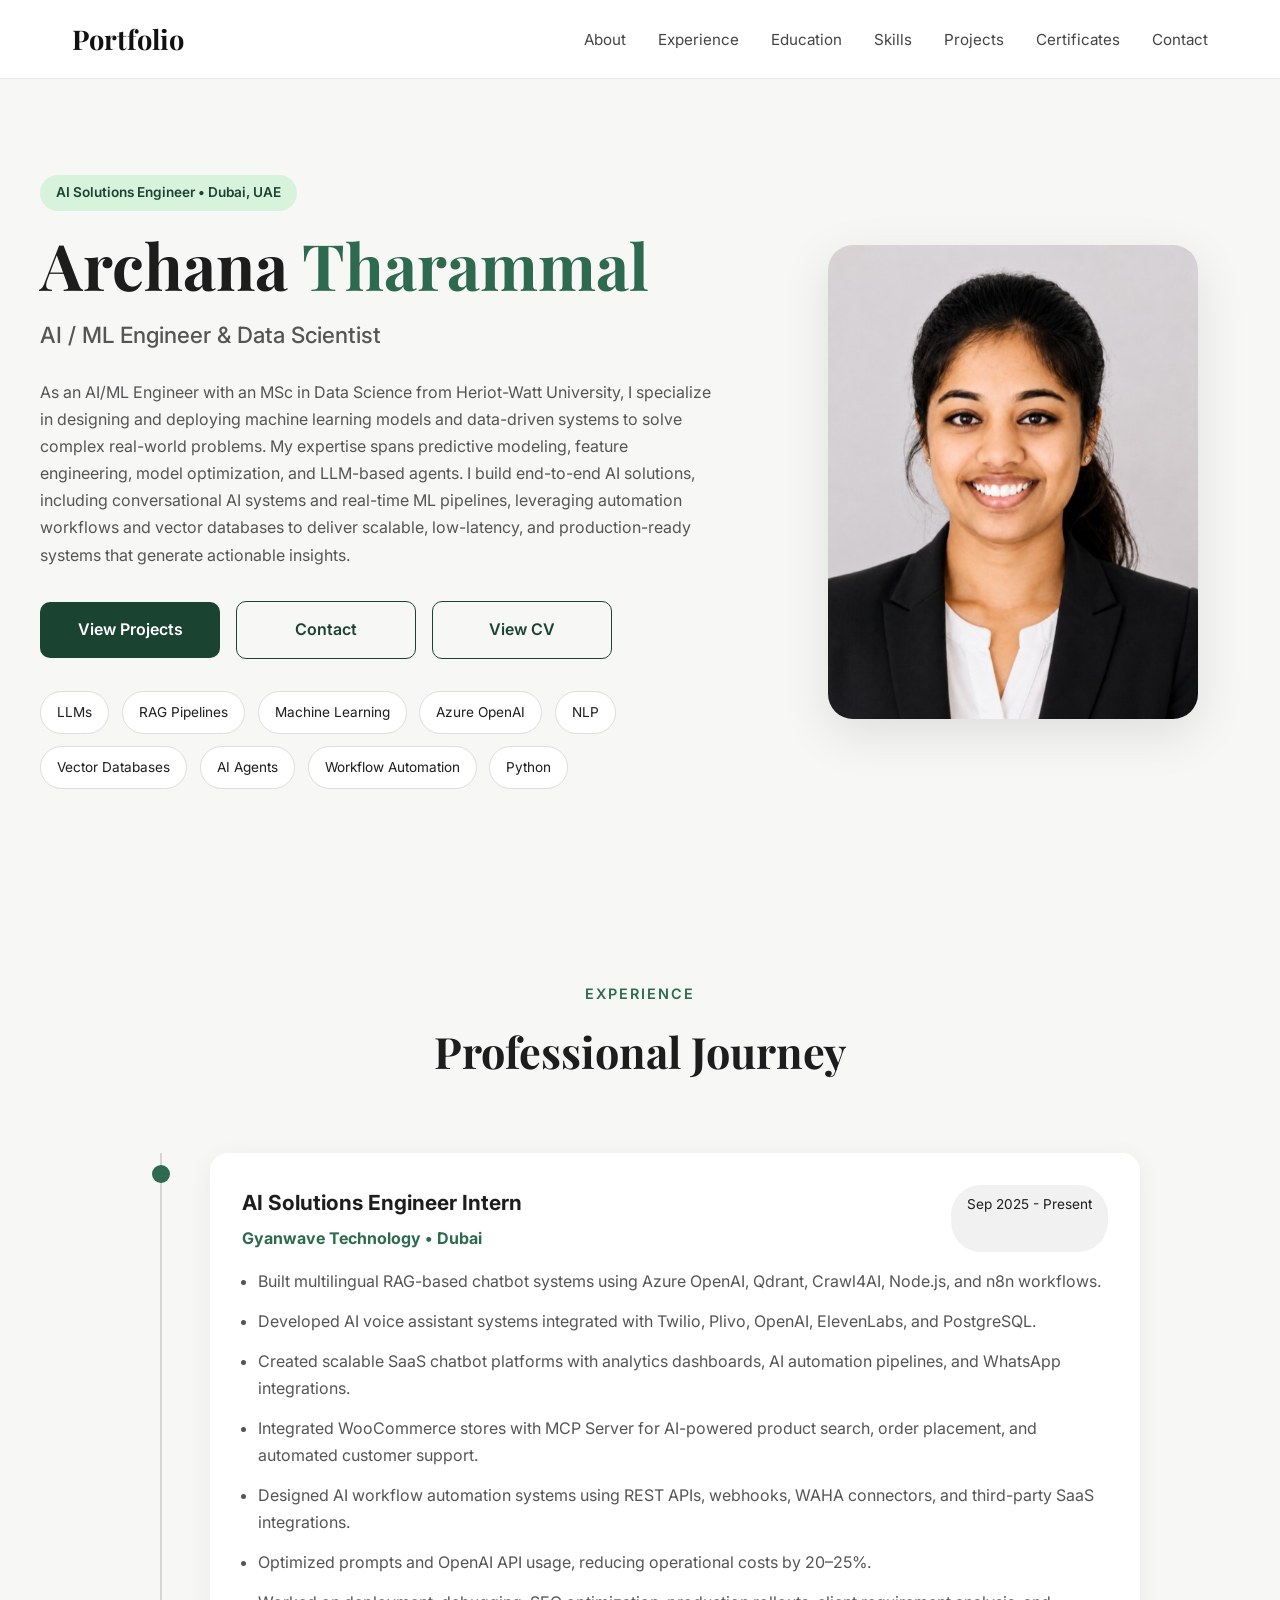
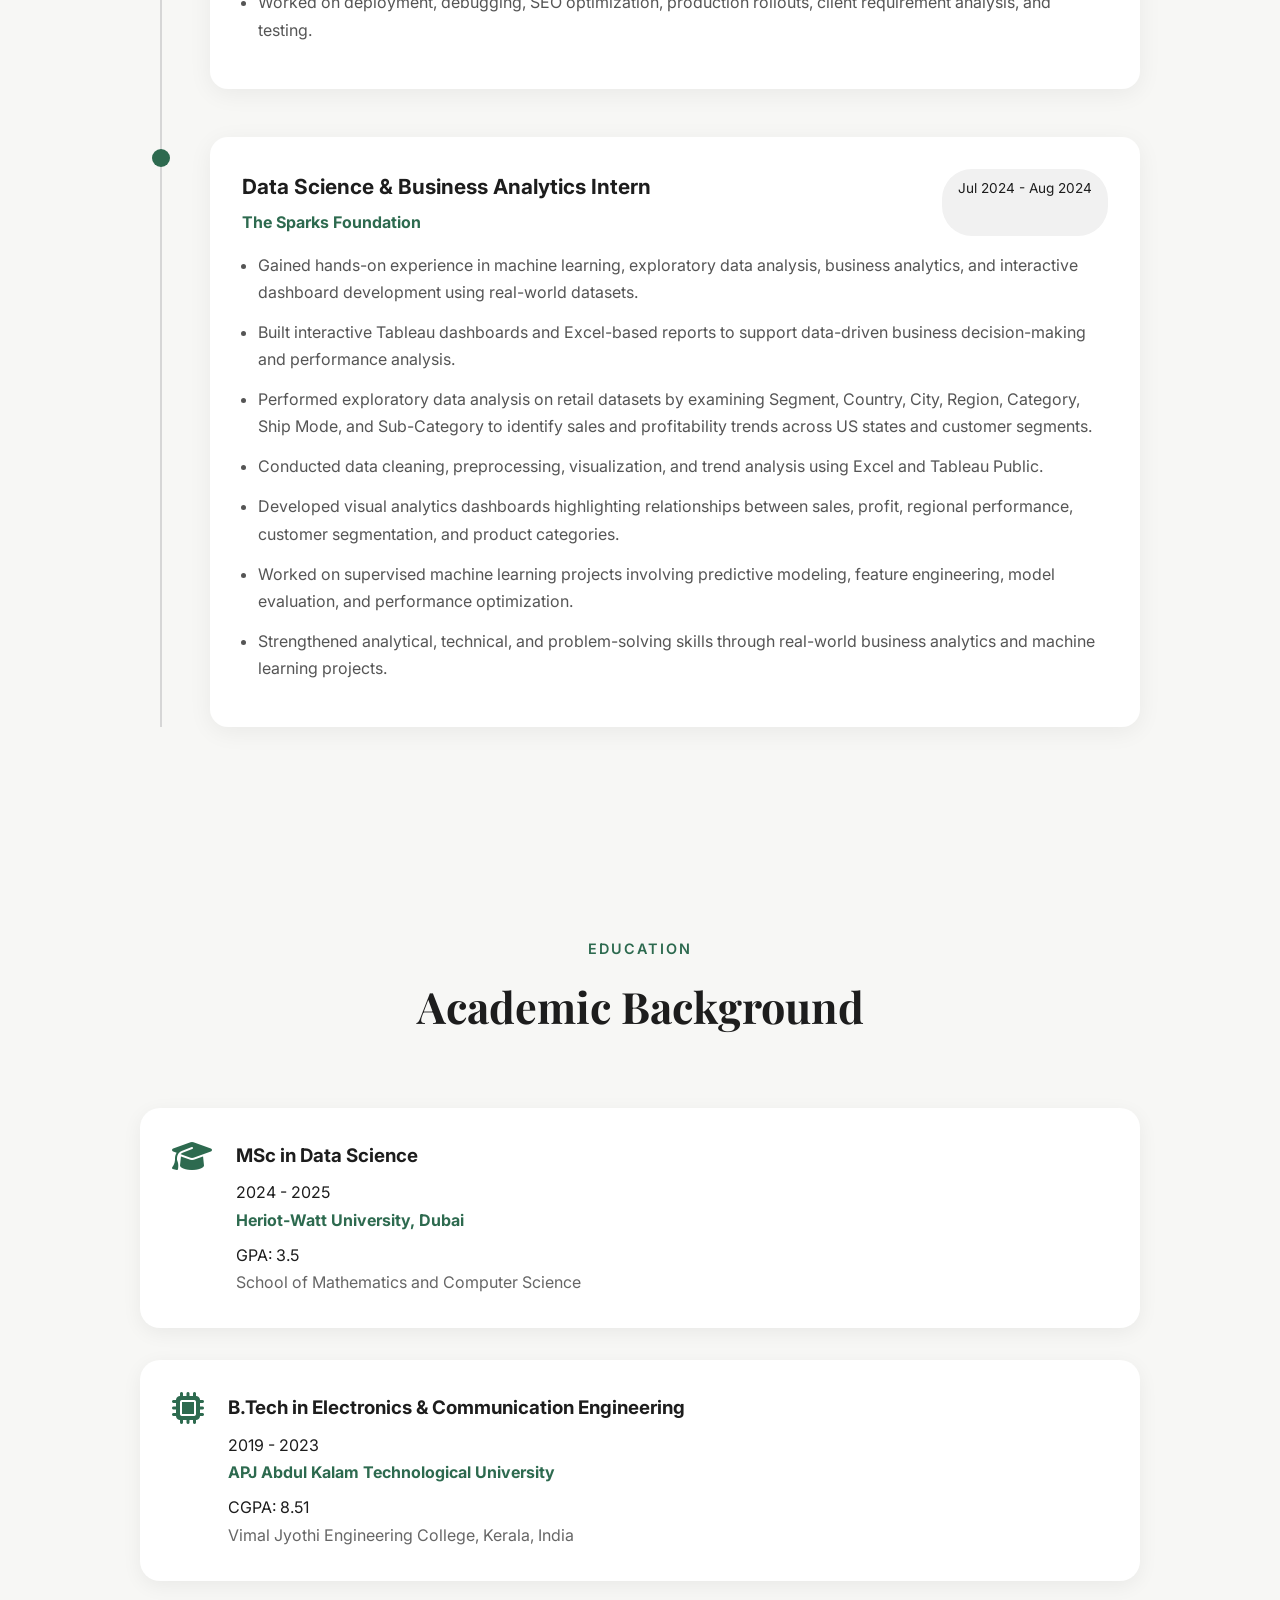
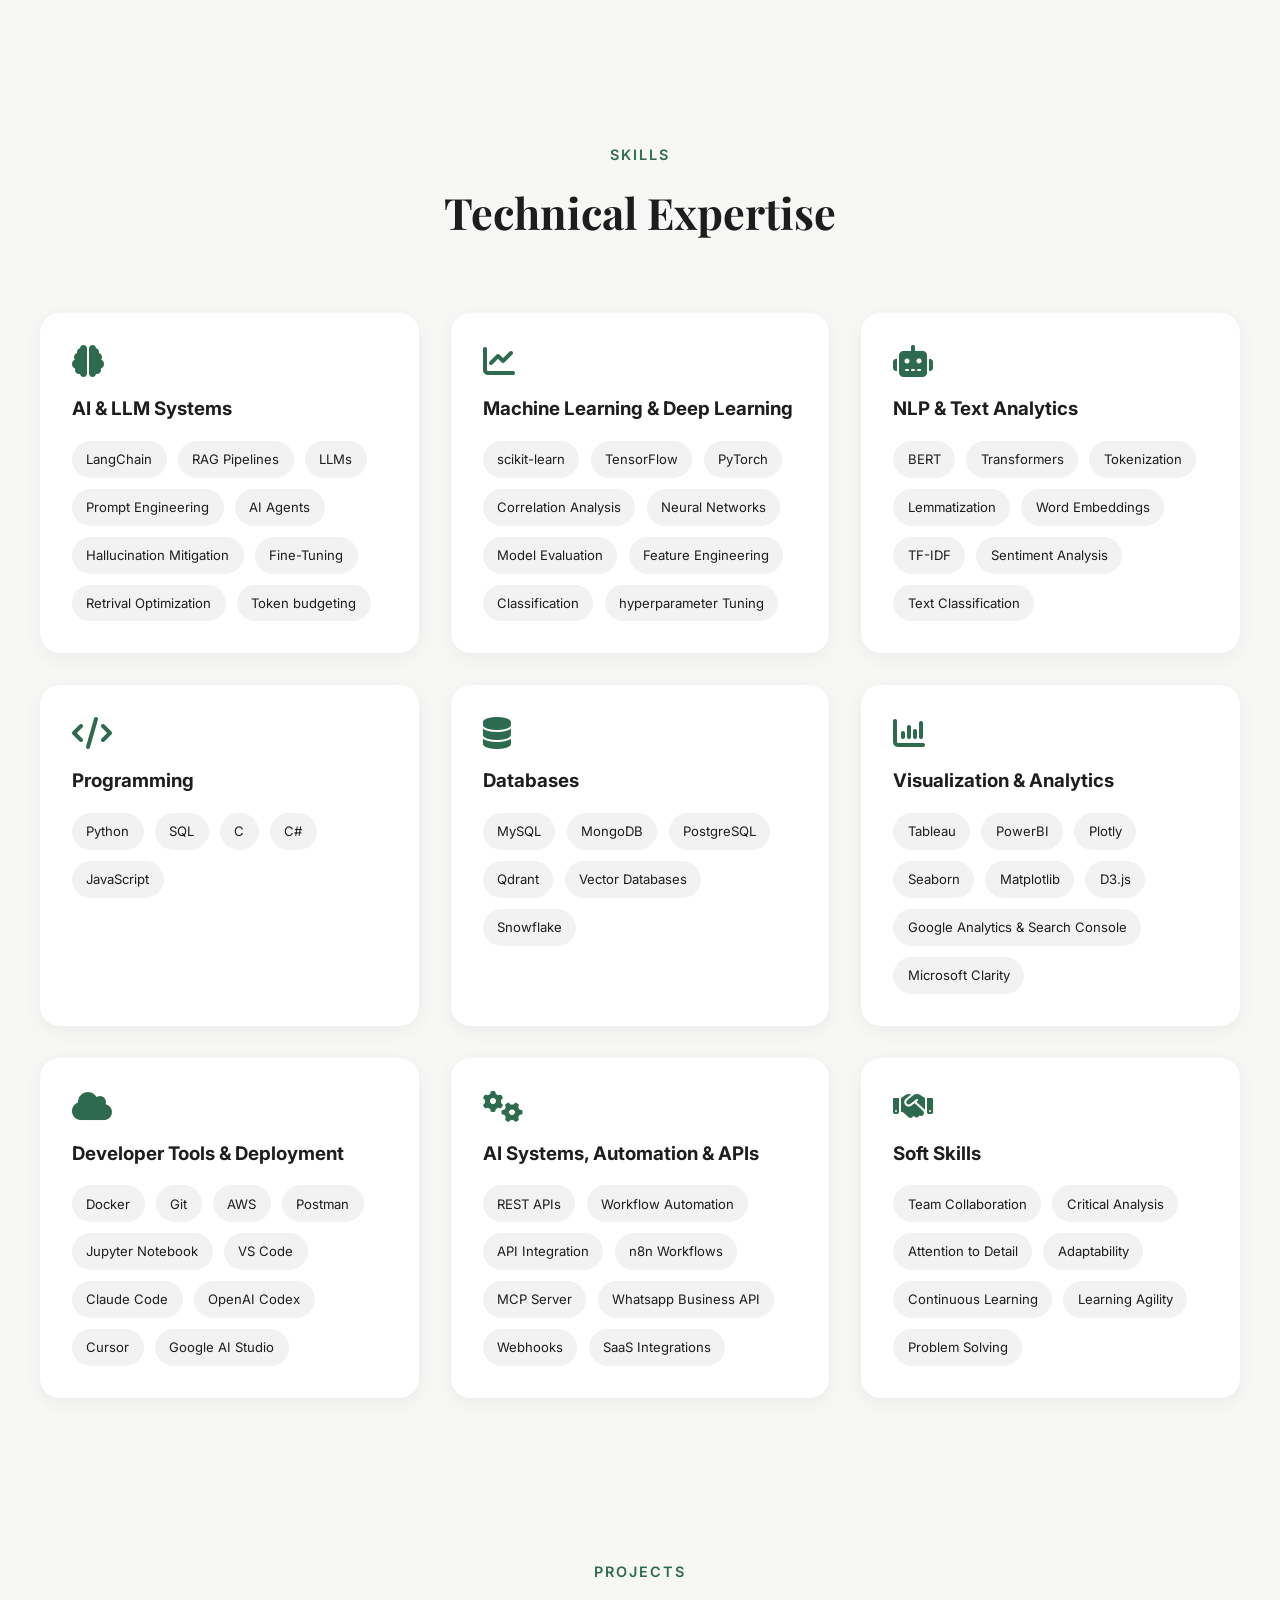
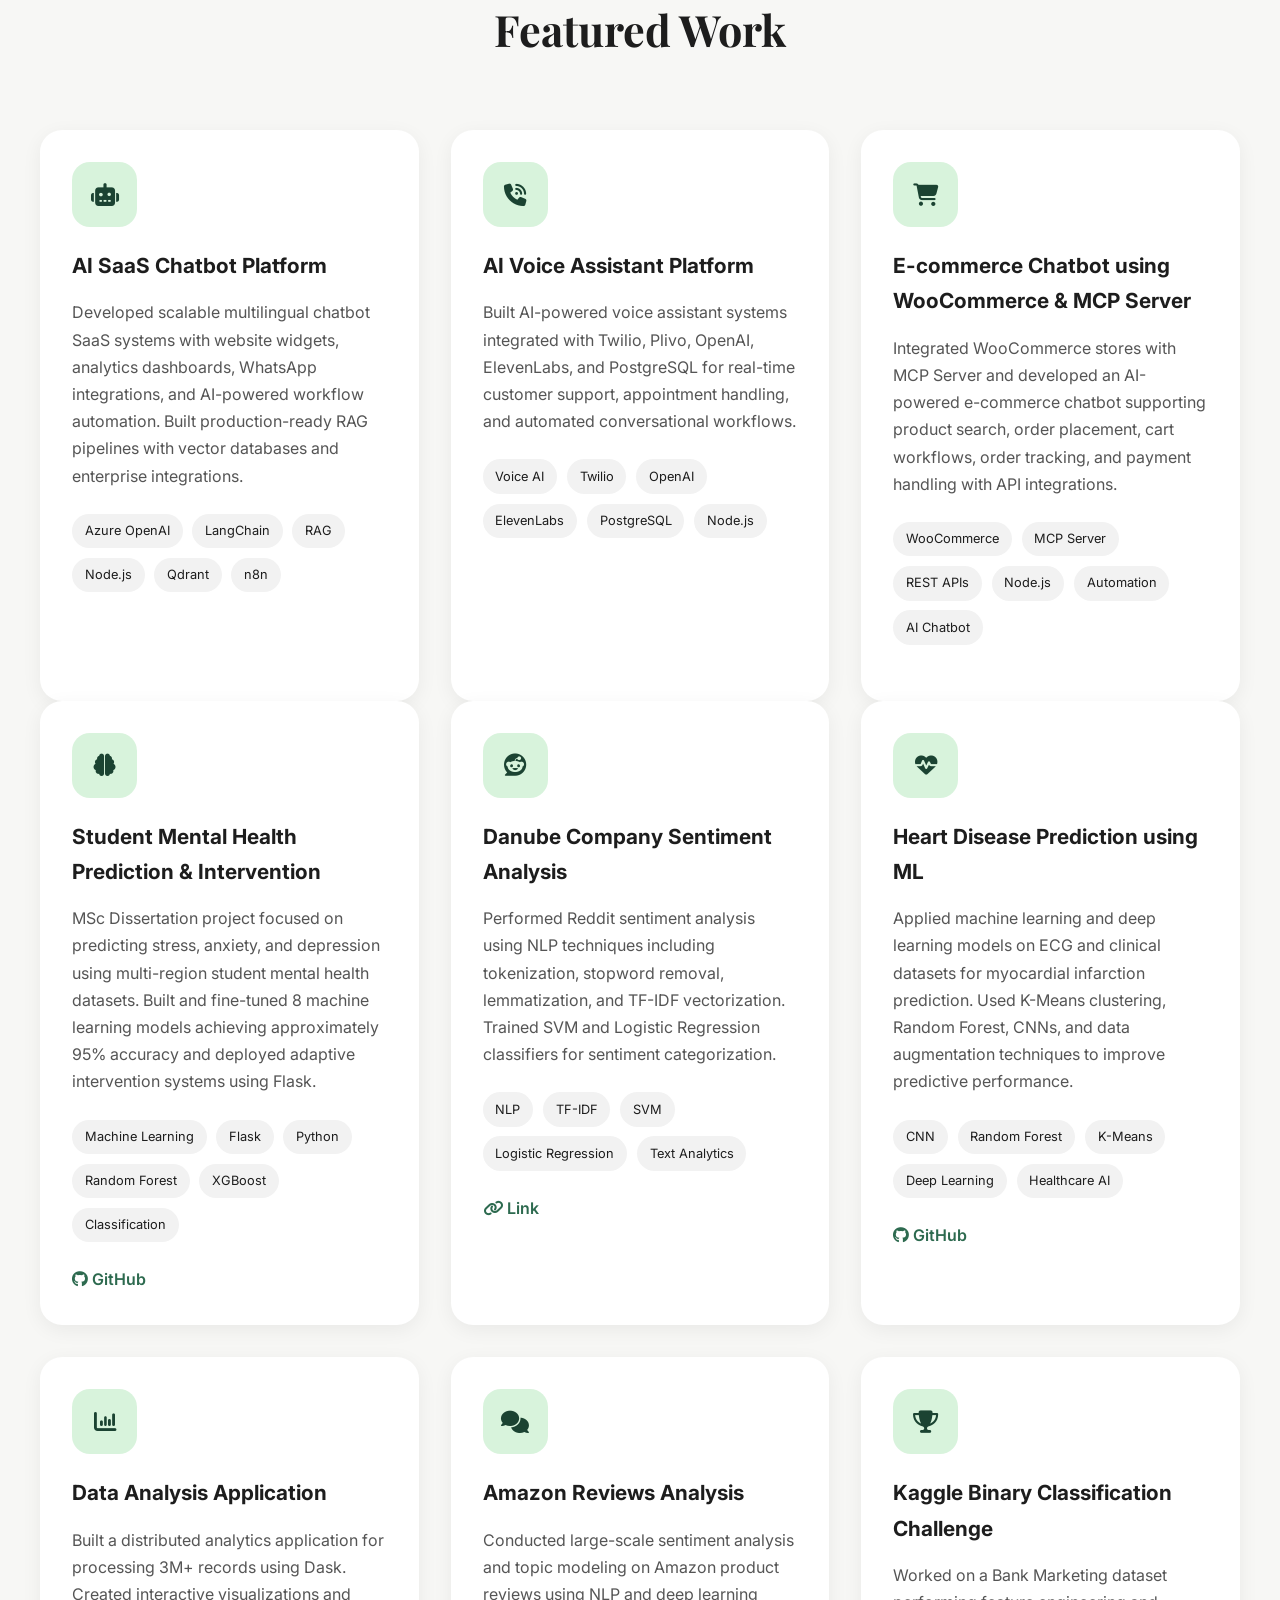
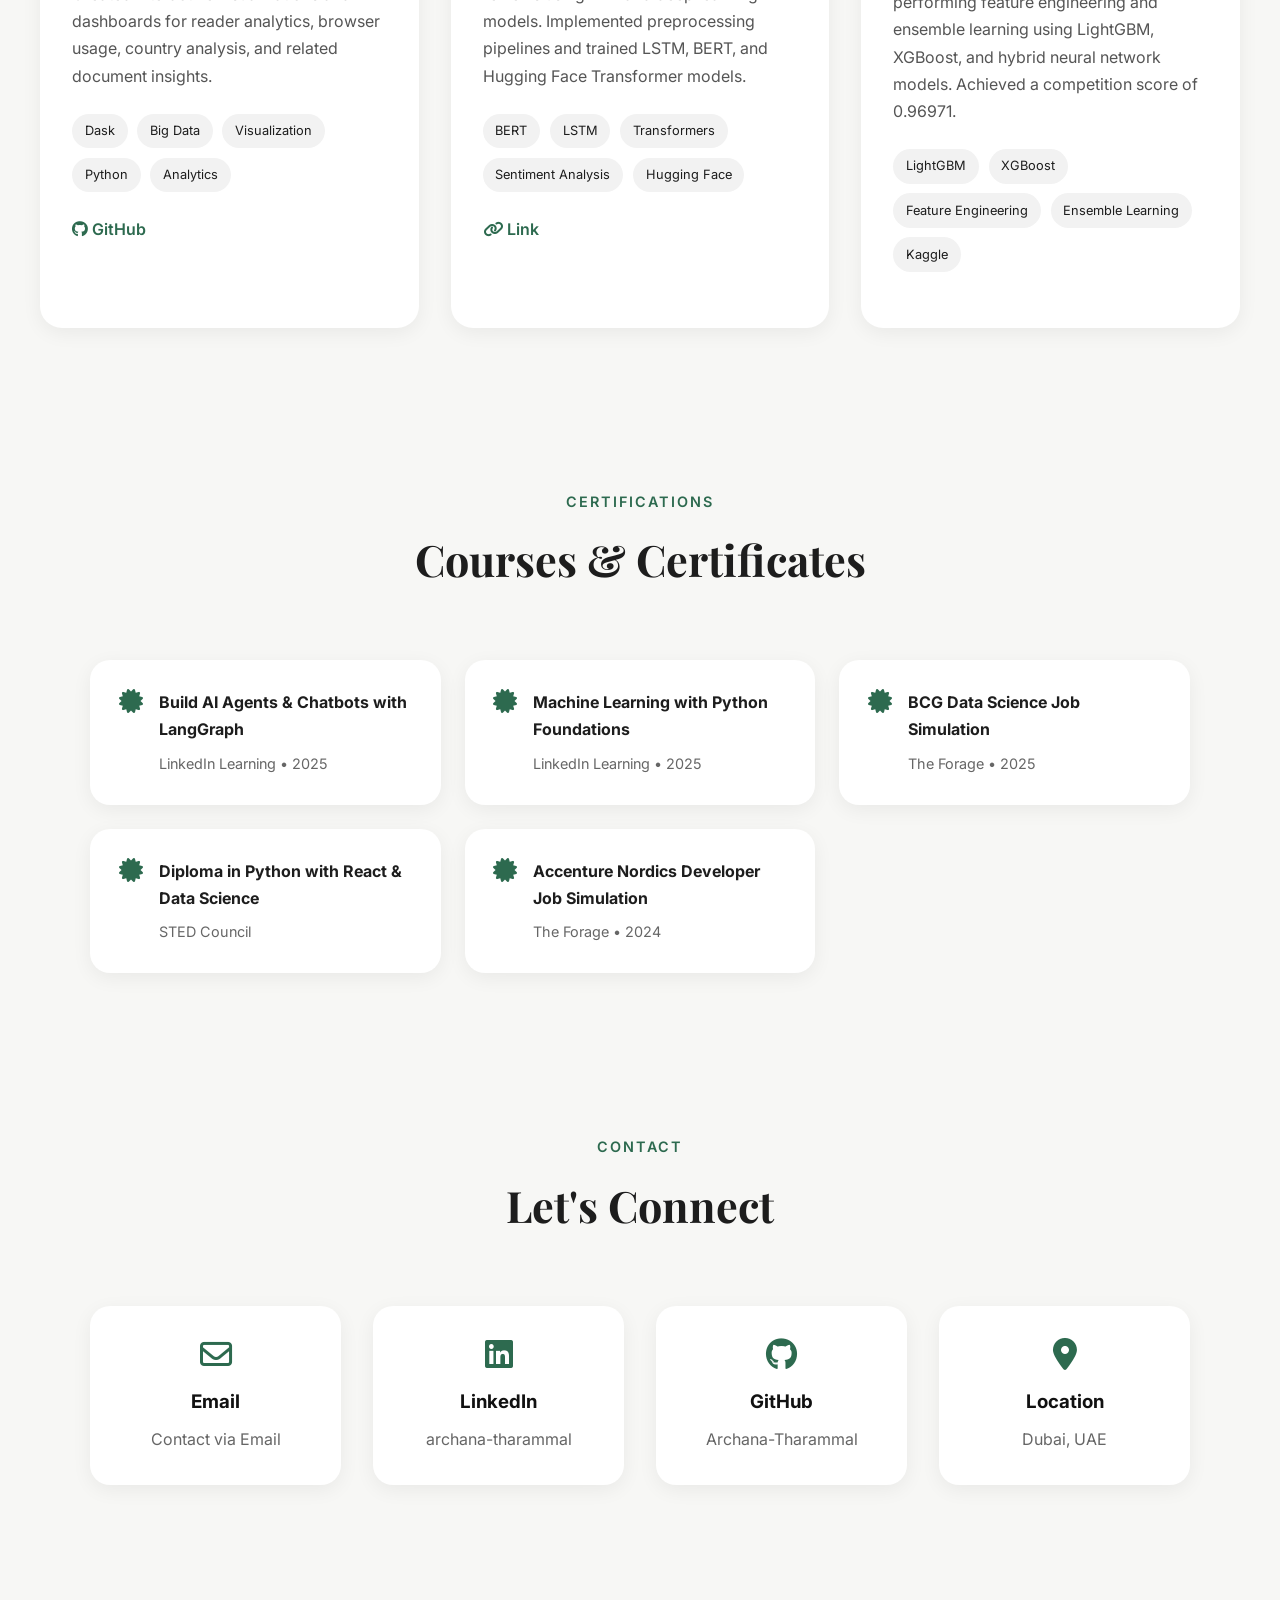
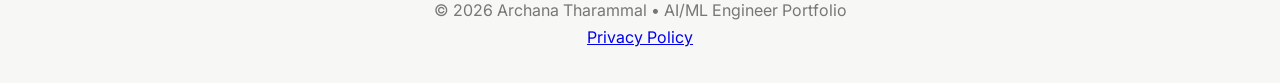
==== commit 5d0cce76: "modified" ====
--- a/index.html
+++ b/index.html
@@ -54,13 +54,13 @@
   </a>
 
   <ul class="nav-links" id="navLinks">
-    <li><a href="#about">About</a></li>
-    <li><a href="#experience">Experience</a></li>
-    <li><a href="#education">Education</a></li>
-    <li><a href="#skills">Skills</a></li>
-    <li><a href="#projects">Projects</a></li>
-    <li><a href="#certifications">Certifications</a></li>
-    <li><a href="#contact">Contact</a></li>
+    <li><a href="#about" onclick="trackEvent('nav_click', 'navigation', 'about')">About</a></li>
+    <li><a href="#experience" onclick="trackEvent('nav_click', 'navigation', 'experience')">Experience</a></li>
+    <li><a href="#education" onclick="trackEvent('nav_click', 'navigation', 'education')">Education</a></li>
+    <li><a href="#skills" onclick="trackEvent('nav_click', 'navigation', 'skills')">Skills</a></li>
+    <li><a href="#projects" onclick="trackEvent('nav_click', 'navigation', 'projects')">Projects</a></li>
+    <li><a href="#certifications" onclick="trackEvent('nav_click', 'navigation', 'certificates')">Certificates</a></li>
+    <li><a href="#contact" onclick="trackEvent('nav_click', 'navigation', 'Contacts')">Contact</a></li>
   </ul>
 
   <div class="menu-btn" id="menuBtn">
@@ -108,10 +108,20 @@
       </a>
 
       <a href="mailto:archanatharammal01@gmail.com" class="btn secondary-btn">
-        Contact Me
+        Contact
       </a>
-
-    </div>
+      <a href="Archana_tharammal.pdf"
+      target="_blank"
+      class="btn secondary-btn"
+      onclick="trackEvent('cv_view', 'engagement', 'view_cv')">
+      View CV
+    </a>
+    </div>
+        
+
+  
+
+
 
     <div class="hero-chips">
       <span>LLMs</span>
@@ -139,6 +149,7 @@
 
   </div>
 
+
 </div>
  
 
@@ -329,7 +340,7 @@
       </div>
 
       <p class="edu-note">
-        Vimal Jyothi Engineering College
+        Vimal Jyothi Engineering College, Kerala, India
       </p>
 
     </div>
@@ -364,13 +375,15 @@
     <div class="skill-tags">
       <span>LangChain</span>
       <span>RAG Pipelines</span>
+      <span>LLMs</span>
       <span>Prompt Engineering</span>
       <span>AI Agents</span>
-      <span>LLMs</span>
+      <span>Hallucination Mitigation</span>
       <span>Fine-Tuning</span>
-      <span>Hallucination Mitigation</span>
-      <span>OpenAI</span>
-      <span>Azure OpenAI</span>
+      <span>Retrival Optimization</span>
+      <span>Token budgeting</span>
+      
+      
     </div>
 
   </div>
@@ -388,12 +401,12 @@
       <span>scikit-learn</span>
       <span>TensorFlow</span>
       <span>PyTorch</span>
-      <span>XGBoost</span>
-      <span>LightGBM</span>
-      <span>CNN</span>
-      <span>LSTM</span>
-      <span>Random Forest</span>
+      <span>Correlation Analysis</span>
+      <span>Neural Networks</span>
+      <span>Model Evaluation</span>
+      <span>Feature Engineering</span>
       <span>Classification</span>
+      <span>hyperparameter Tuning</span>
     </div>
 
   </div>
@@ -403,7 +416,7 @@
 
   <div class="skill-card">
 
-    <i class="fa-solid fa-language"></i>
+    <i class="fa-solid fa-robot"></i>
 
     <h3>NLP & Text Analytics</h3>
 
@@ -415,7 +428,6 @@
       <span>Word Embeddings</span>
       <span>TF-IDF</span>
       <span>Sentiment Analysis</span>
-      <span>Emotion Detection</span>
       <span>Text Classification</span>
     </div>
 
@@ -432,10 +444,10 @@
 
     <div class="skill-tags">
       <span>Python</span>
-      <span>JavaScript</span>
       <span>SQL</span>
       <span>C</span>
       <span>C#</span>
+      <span>JavaScript</span>
     </div>
 
   </div>
@@ -471,12 +483,12 @@
 
     <div class="skill-tags">
       <span>Tableau</span>
+      <span>PowerBI</span>
       <span>Plotly</span>
       <span>Seaborn</span>
       <span>Matplotlib</span>
       <span>D3.js</span>
-      <span>Google Analytics</span>
-      <span>Google Search Console</span>
+      <span>Google Analytics & Search Console</span>
       <span>Microsoft Clarity</span>
     </div>
 
@@ -494,14 +506,13 @@
     <div class="skill-tags">
       <span>Docker</span>
       <span>Git</span>
+      <span>AWS</span>
       <span>Postman</span>
       <span>Jupyter Notebook</span>
       <span>VS Code</span>
-      <span>PyCharm</span>
+      <span>Claude Code</span>
+      <span>OpenAI Codex</span>
       <span>Cursor</span>
-      <span>AWS</span>
-      <span>Claude Code</span>
-      <span>Gemini</span>
       <span>Google AI Studio</span>
     </div>
 
@@ -518,14 +529,34 @@
 
     <div class="skill-tags">
       <span>REST APIs</span>
+      <span>Workflow Automation</span>
       <span>API Integration</span>
       <span>n8n Workflows</span>
       <span>MCP Server</span>
-      <span>WAHA Connectors</span>
+      <span>Whatsapp Business API</span>
       <span>Webhooks</span>
       <span>SaaS Integrations</span>
-      <span>Workflow Automation</span>
-    </div>
+      
+    </div>
+    </div>
+    <!-- soft skills -->
+
+  <div class="skill-card">
+
+    <i class="fa-solid fa-handshake"></i>
+
+    <h3>Soft Skills </h3>
+
+    <div class="skill-tags">
+      <span>Team Collaboration</span>
+      <span>Critical Analysis</span>
+      <span>Attention to Detail </span>
+      <span>Adaptability</span>
+      <span>Continuous Learning</span>
+      <span>Learning Agility</span>
+      <span>Problem Solving</span>
+      
+    
 
   </div>
 
@@ -553,7 +584,7 @@
 
       <!-- AI SaaS Chatbot -->
 
-      <div class="project-card">
+      <div class="project-card" onclick="trackEvent('project_click', 'projects', 'ai_saas_chatbot')">
 
         <div class="project-icon">
           <i class="fa-solid fa-robot"></i>
@@ -578,7 +609,7 @@
 
       <!-- AI Voice Assistant -->
 
-      <div class="project-card">
+      <div class="project-card" onclick="trackEvent('project_click', 'projects', 'ai_voice')">
 
         <div class="project-icon">
           <i class="fa-solid fa-phone-volume"></i>
@@ -603,7 +634,7 @@
 
       <!-- WooCommerce Chatbot -->
 
-      <div class="project-card">
+      <div class="project-card" onclick="trackEvent('project_click', 'projects', 'ecommerce')">
 
         <div class="project-icon">
           <i class="fa-solid fa-cart-shopping"></i>
@@ -640,7 +671,7 @@
 
       <!-- Dissertation -->
 
-      <div class="project-card">
+      <div class="project-card" onclick="trackEvent('project_click', 'projects', 'mental_health')">
 
         <div class="project-icon">
           <i class="fa-solid fa-brain"></i>
@@ -673,7 +704,7 @@
 
       <!-- Danube Sentiment -->
 
-      <div class="project-card">
+      <div class="project-card" onclick="trackEvent('project_click', 'projects', 'danube')">
 
         <div class="project-icon">
           <i class="fa-brands fa-reddit"></i>
@@ -692,12 +723,18 @@
           <span>Logistic Regression</span>
           <span>Text Analytics</span>
         </div>
-
+         <div class="project-links">
+          <a href="https://colab.research.google.com/drive/1rqUPZpCMT7JXDWdHJDzEPhDgZqLRKqTZ?usp=sharing"
+             target="_blank"
+             rel="noopener noreferrer">
+            <i class="fa-solid fa-link"></i> Link
+          </a>
+        </div>
       </div>
 
       <!-- Heart Disease -->
 
-      <div class="project-card">
+      <div class="project-card" onclick="trackEvent('project_click', 'projects', 'heart_disease')">
 
         <div class="project-icon">
           <i class="fa-solid fa-heart-pulse"></i>
@@ -716,12 +753,18 @@
           <span>Deep Learning</span>
           <span>Healthcare AI</span>
         </div>
-
+        <div class="project-links">
+          <a href="https://github.com/Archana-Tharammal/heart_disease_prediction"
+             target="_blank"
+             rel="noopener noreferrer">
+            <i class="fa-brands fa-github"></i> GitHub
+          </a>
+        </div>
       </div>
 
       <!-- Data Analysis -->
 
-      <div class="project-card">
+      <div class="project-card" onclick="trackEvent('project_click', 'projects', 'da_app')">
 
         <div class="project-icon">
           <i class="fa-solid fa-chart-column"></i>
@@ -740,12 +783,18 @@
           <span>Python</span>
           <span>Analytics</span>
         </div>
-
+        <div class="project-links">
+          <a href="https://github.com/anugrahaantoo/Data_Analysis_Application_using_Python"
+             target="_blank"
+             rel="noopener noreferrer">
+            <i class="fa-brands fa-github"></i> GitHub
+          </a>
+        </div>
       </div>
 
       <!-- Amazon Reviews -->
 
-      <div class="project-card">
+      <div class="project-card" onclick="trackEvent('project_click', 'projects', 'amazon')">
 
         <div class="project-icon">
           <i class="fa-solid fa-comments"></i>
@@ -764,12 +813,18 @@
           <span>Sentiment Analysis</span>
           <span>Hugging Face</span>
         </div>
-
+        <div class="project-links">
+          <a href="https://colab.research.google.com/drive/1dfpfOp0q7DXceAYxPkGdp8DT89LXObX0?usp=sharing"
+             target="_blank"
+             rel="noopener noreferrer">
+            <i class="fa-solid fa-link"></i> Link
+          </a>
+        </div>
       </div>
 
       <!-- Kaggle -->
 
-      <div class="project-card">
+      <div class="project-card" onclick="trackEvent('project_click', 'projects', 'kaggle')">
 
         <div class="project-icon">
           <i class="fa-solid fa-trophy"></i>
@@ -806,7 +861,7 @@
  
 <div class="section-header">
   <span>Certifications</span>
-  <h2>Courses & Certifications</h2>
+  <h2>Courses & Certificates</h2>
 </div>
 
 <div class="cert-grid">
@@ -842,7 +897,13 @@
       <p>STED Council</p>
     </div>
   </div>
-
+  <div class="cert-card">
+    <i class="fa-solid fa-certificate"></i>
+    <div>
+      <h3>Accenture Nordics Developer Job Simulation</h3>
+      <p>The Forage • 2024</p>
+    </div>
+  </div>
 </div>
  
 
@@ -860,7 +921,9 @@
 
 <div class="contact-grid">
 
-  <a href="mailto:archanatharammal01@gmail.com" class="contact-card">
+  <a href="mailto:archanatharammal01@gmail.com" 
+      class="contact-card"
+      onclick="trackEvent('email_click', 'contact', 'email')">
 
     <i class="fa-regular fa-envelope"></i>
 
@@ -878,6 +941,7 @@
     target="_blank"
     rel="noopener noreferrer"
     class="contact-card"
+    onclick="trackEvent('linkedin_click', 'social', 'linkedin_profile')"
   >
 
     <i class="fa-brands fa-linkedin"></i>
@@ -896,6 +960,7 @@
     target="_blank"
     rel="noopener noreferrer"
     class="contact-card"
+    onclick="trackEvent('github_click', 'social', 'github_profile')"
   >
 
     <i class="fa-brands fa-github"></i>
--- a/style.css
+++ b/style.css
@@ -130,9 +130,13 @@
   display:flex;
   gap:1rem;
   flex-wrap:wrap;
+  align-items:center;
   margin-bottom:2rem;
 }
-
+.hero-buttons .btn{
+  min-width:180px;
+  text-align:center;
+}
 .btn{
   padding:0.9rem 1.7rem;
   border-radius:10px;
